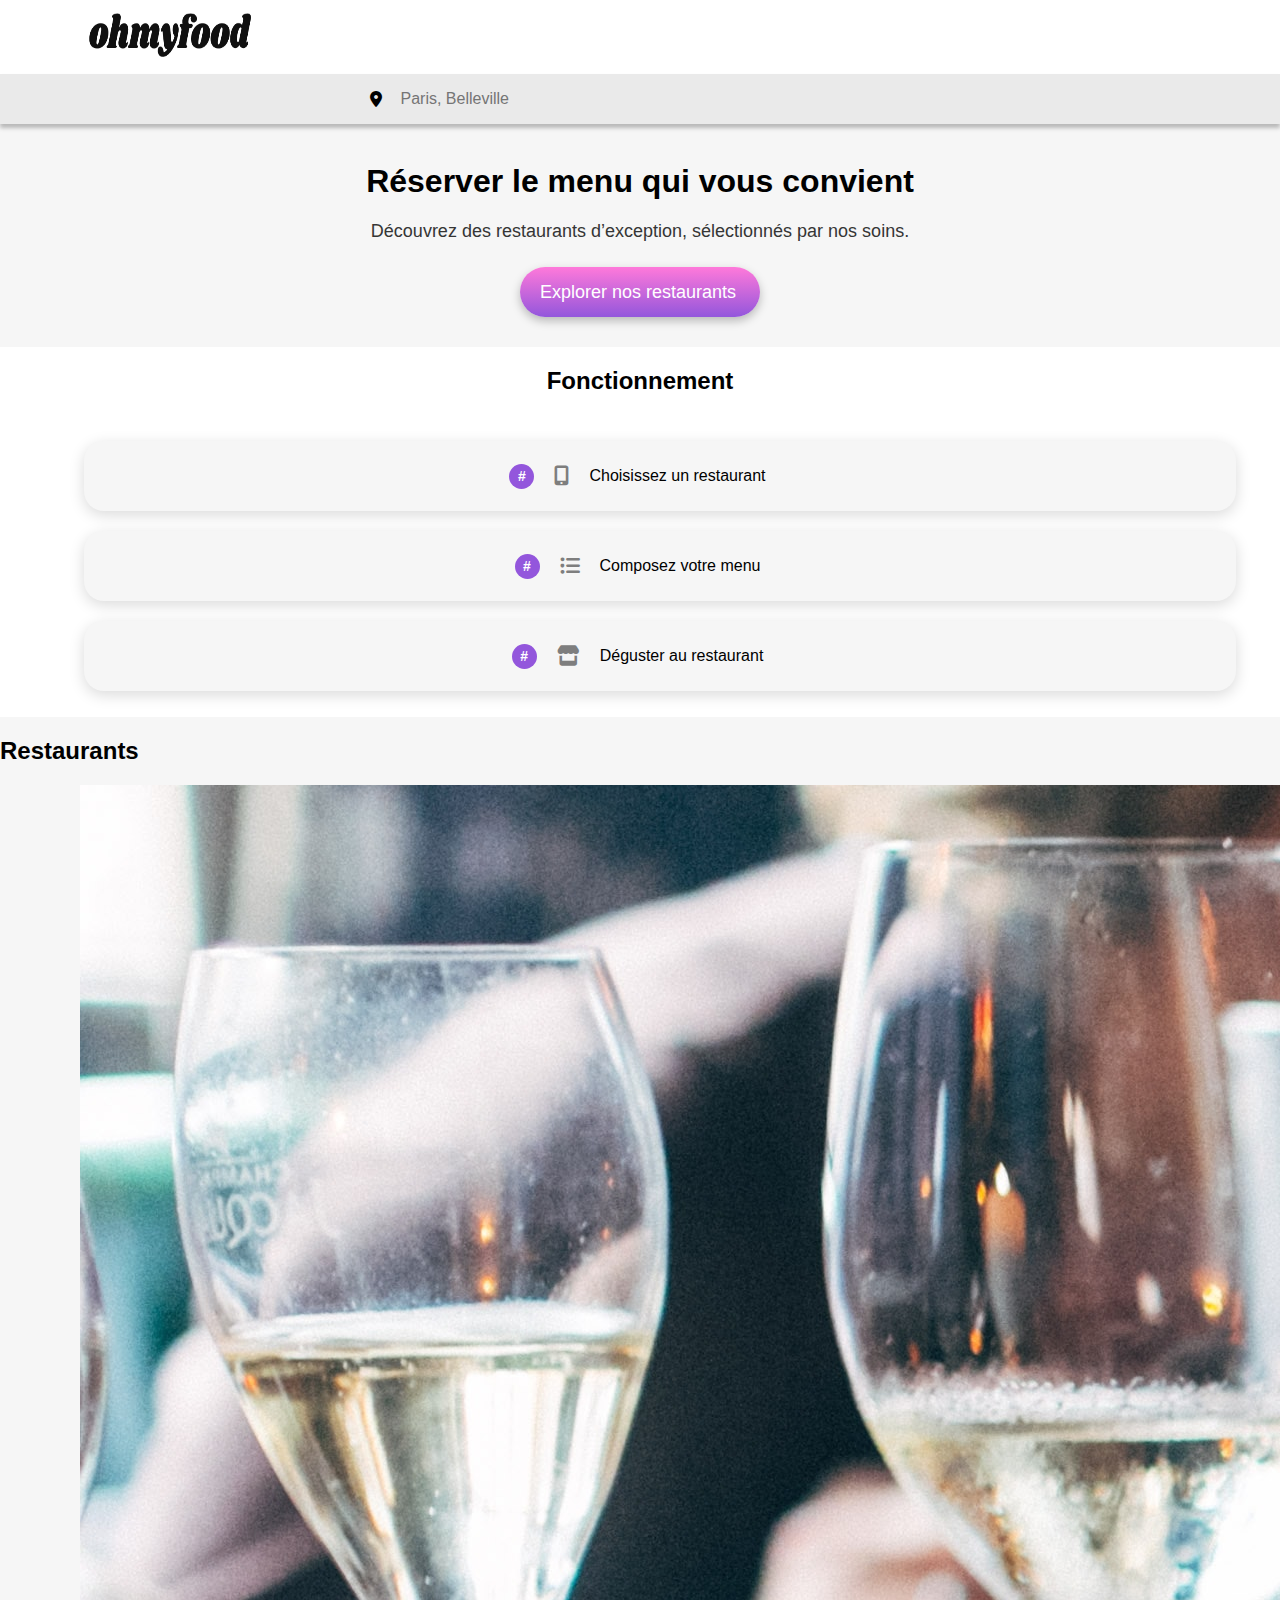
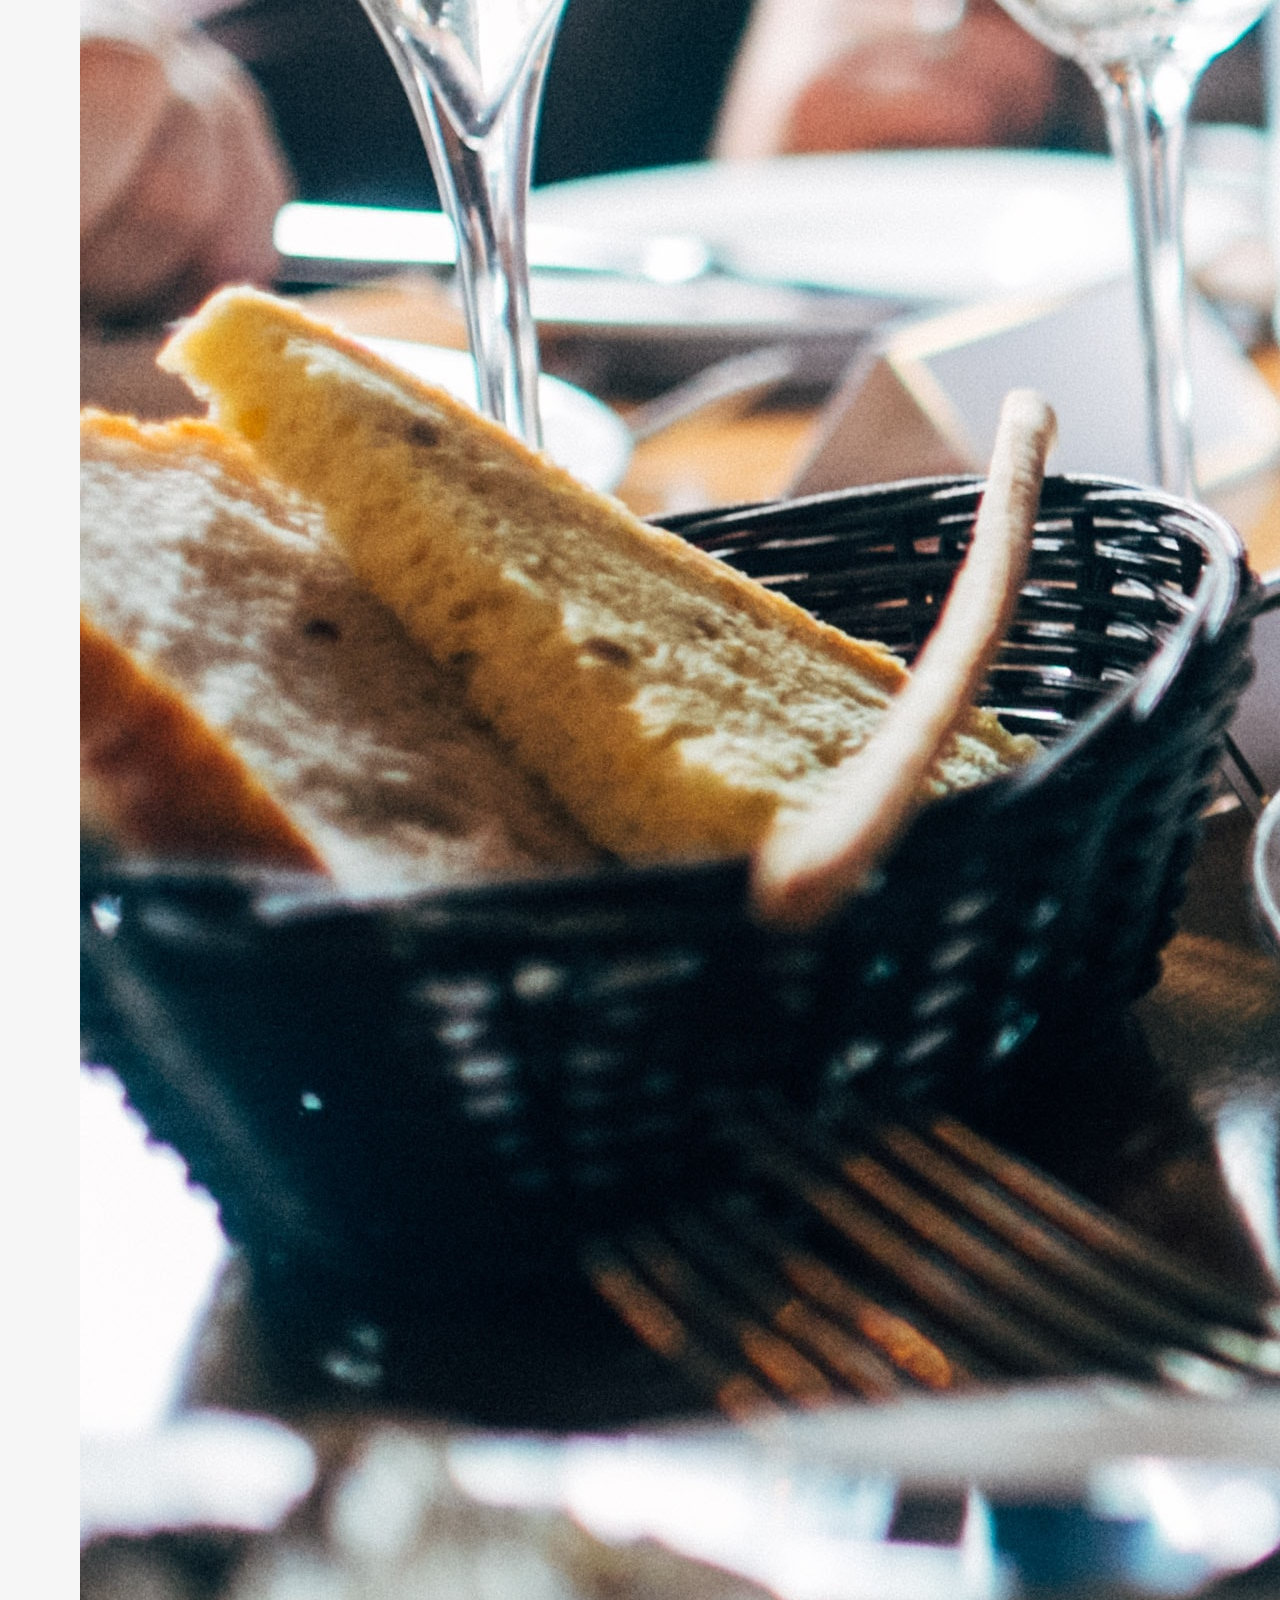
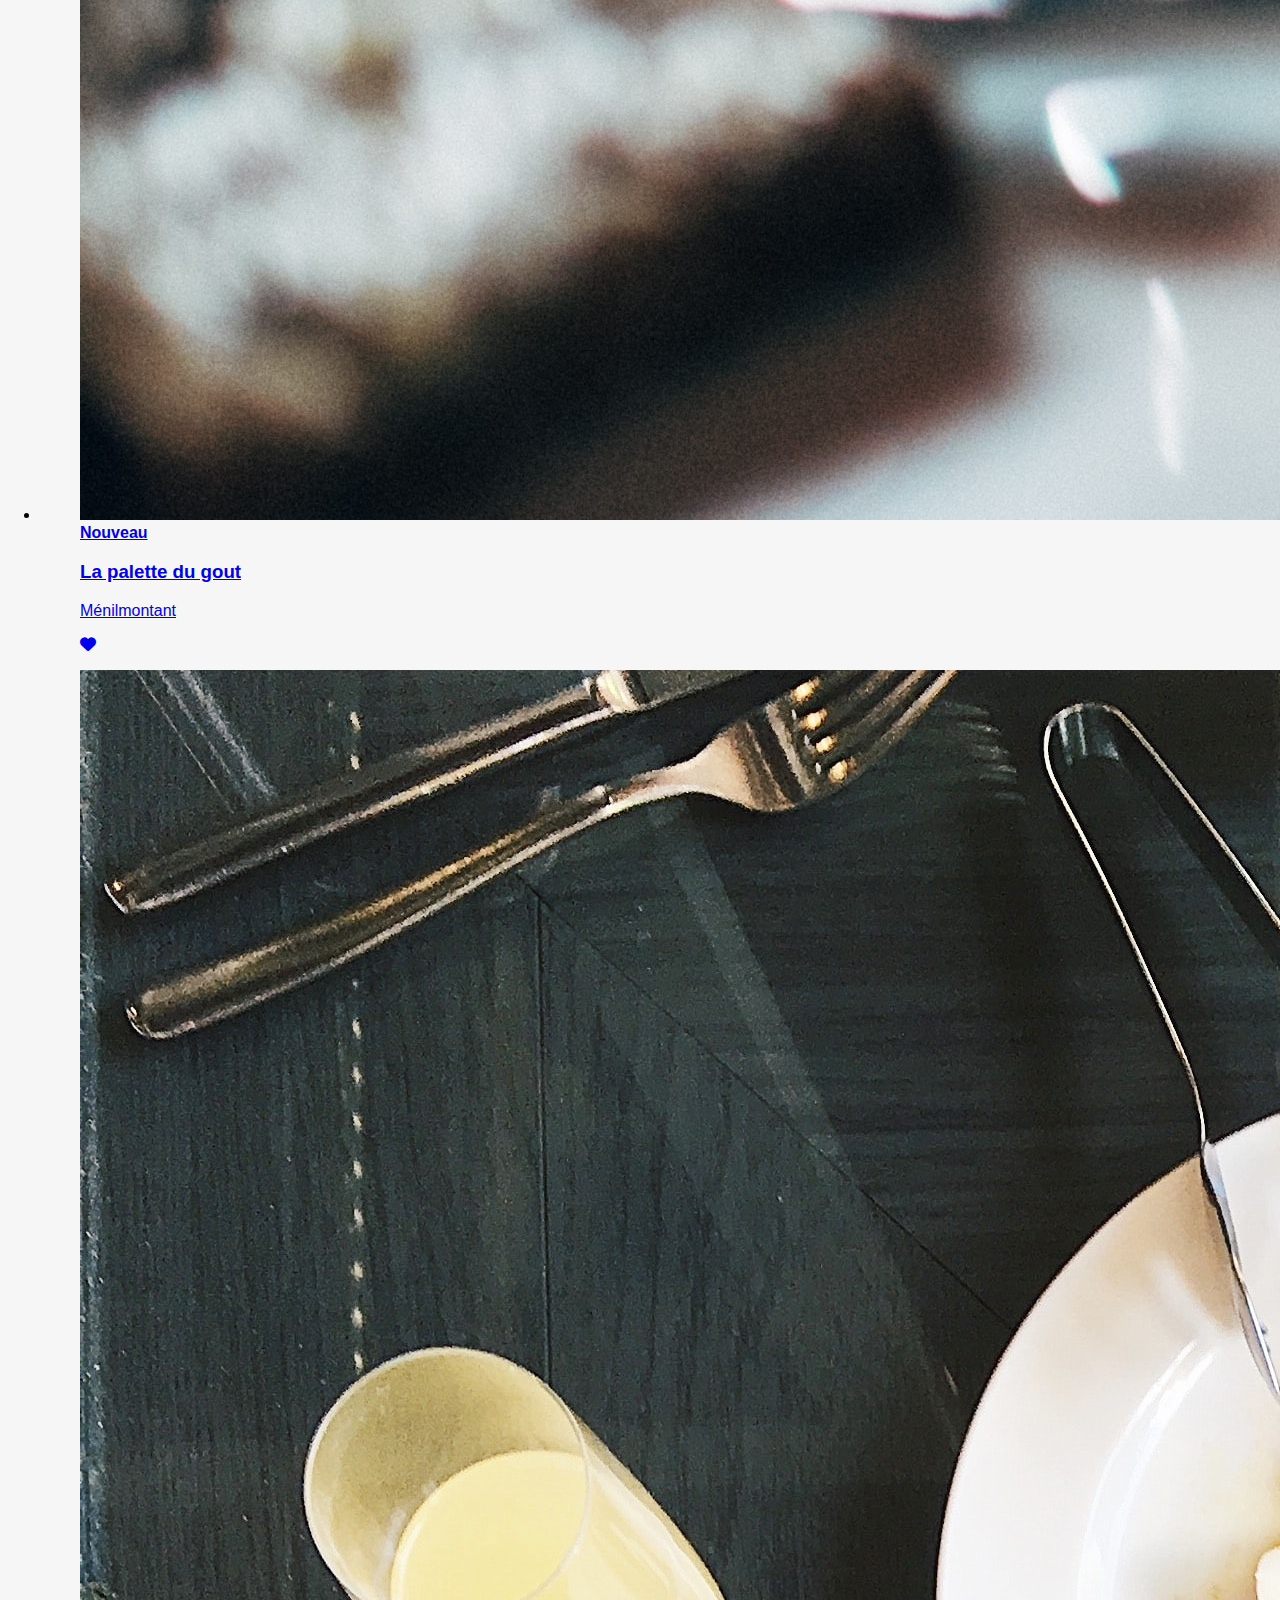
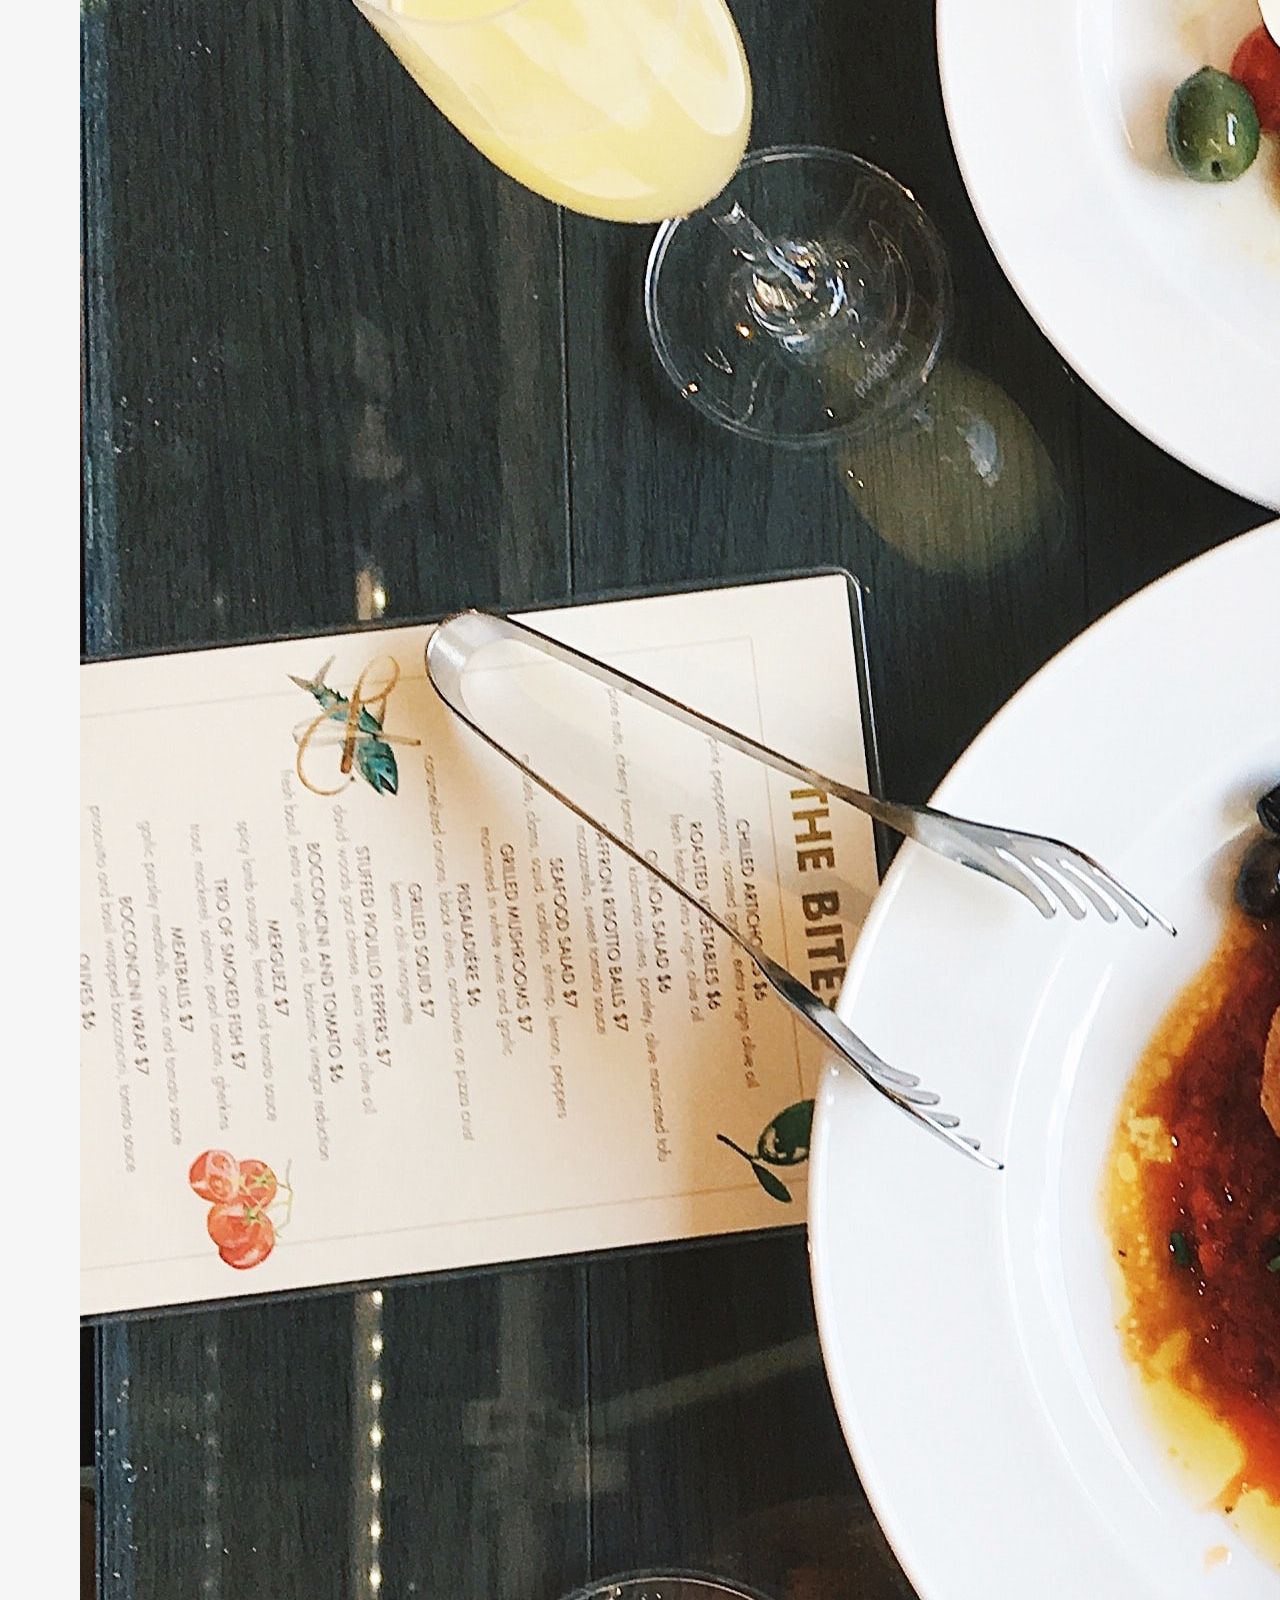
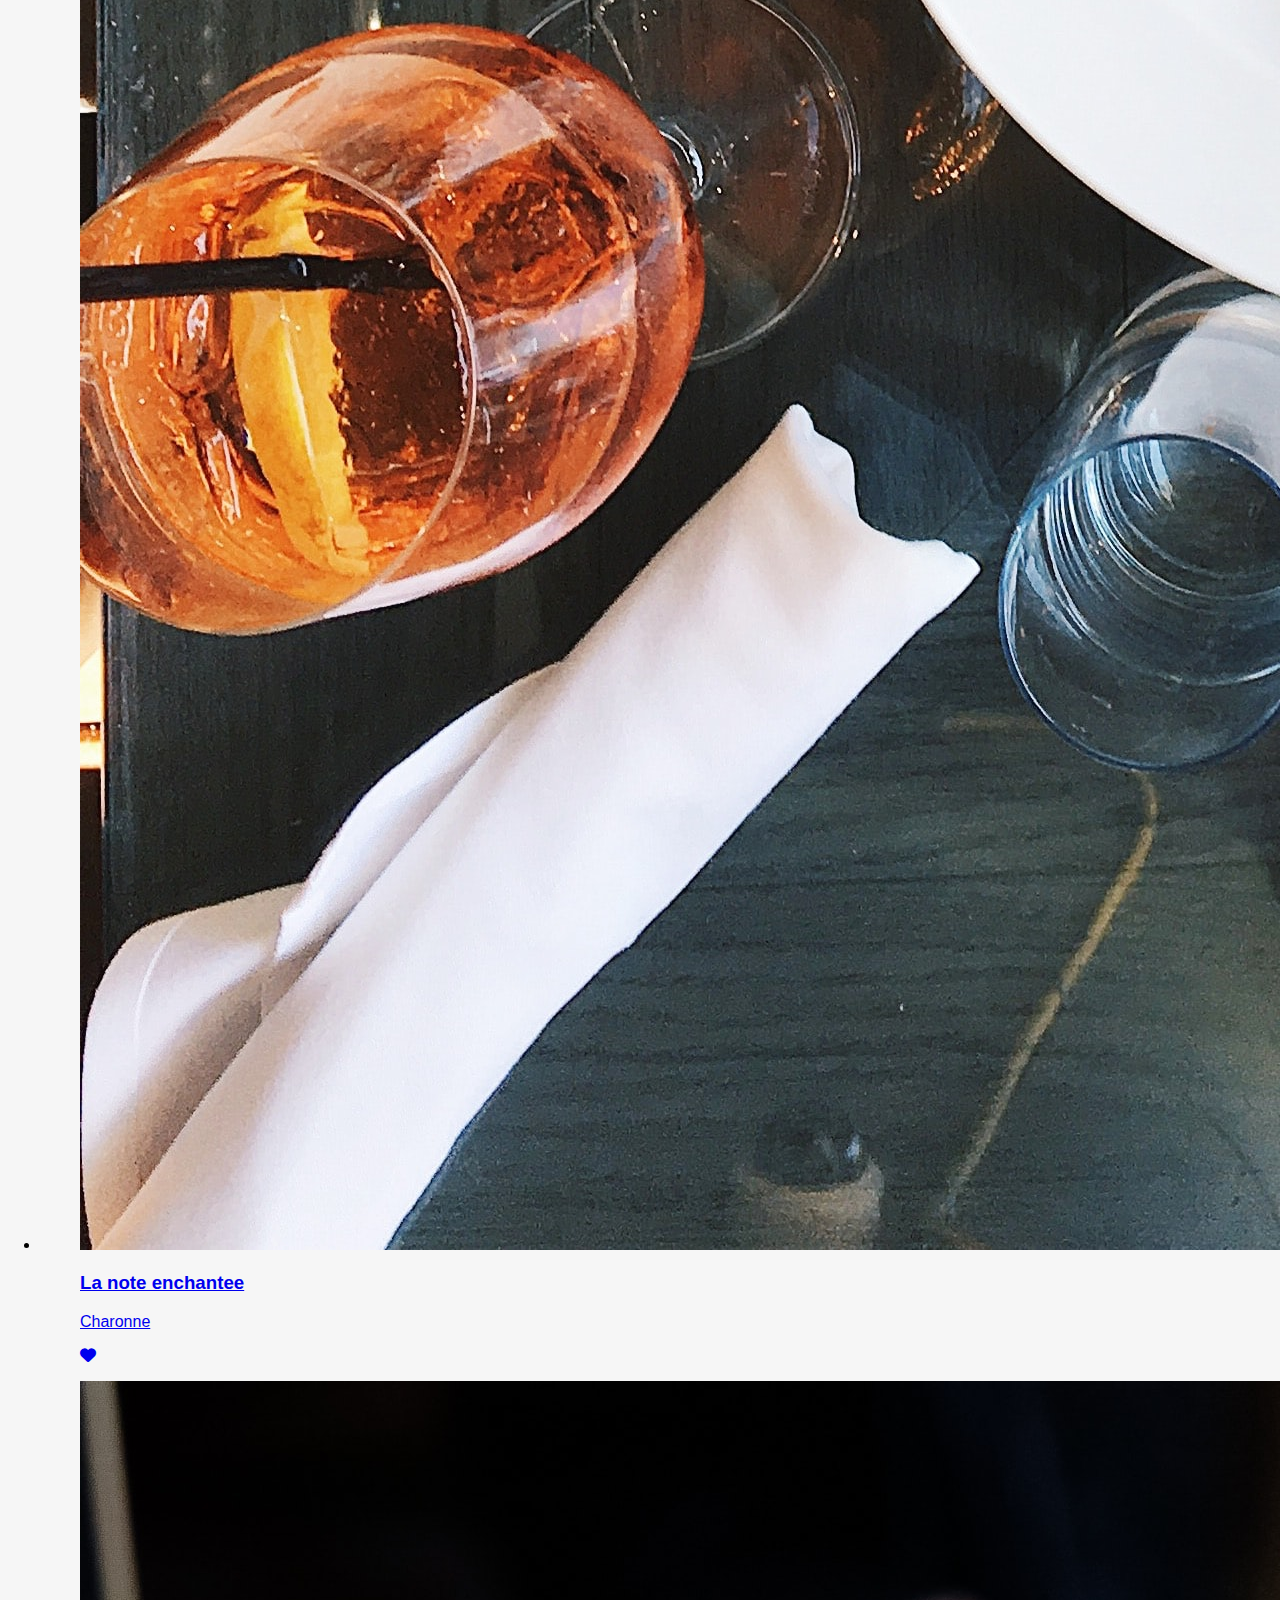
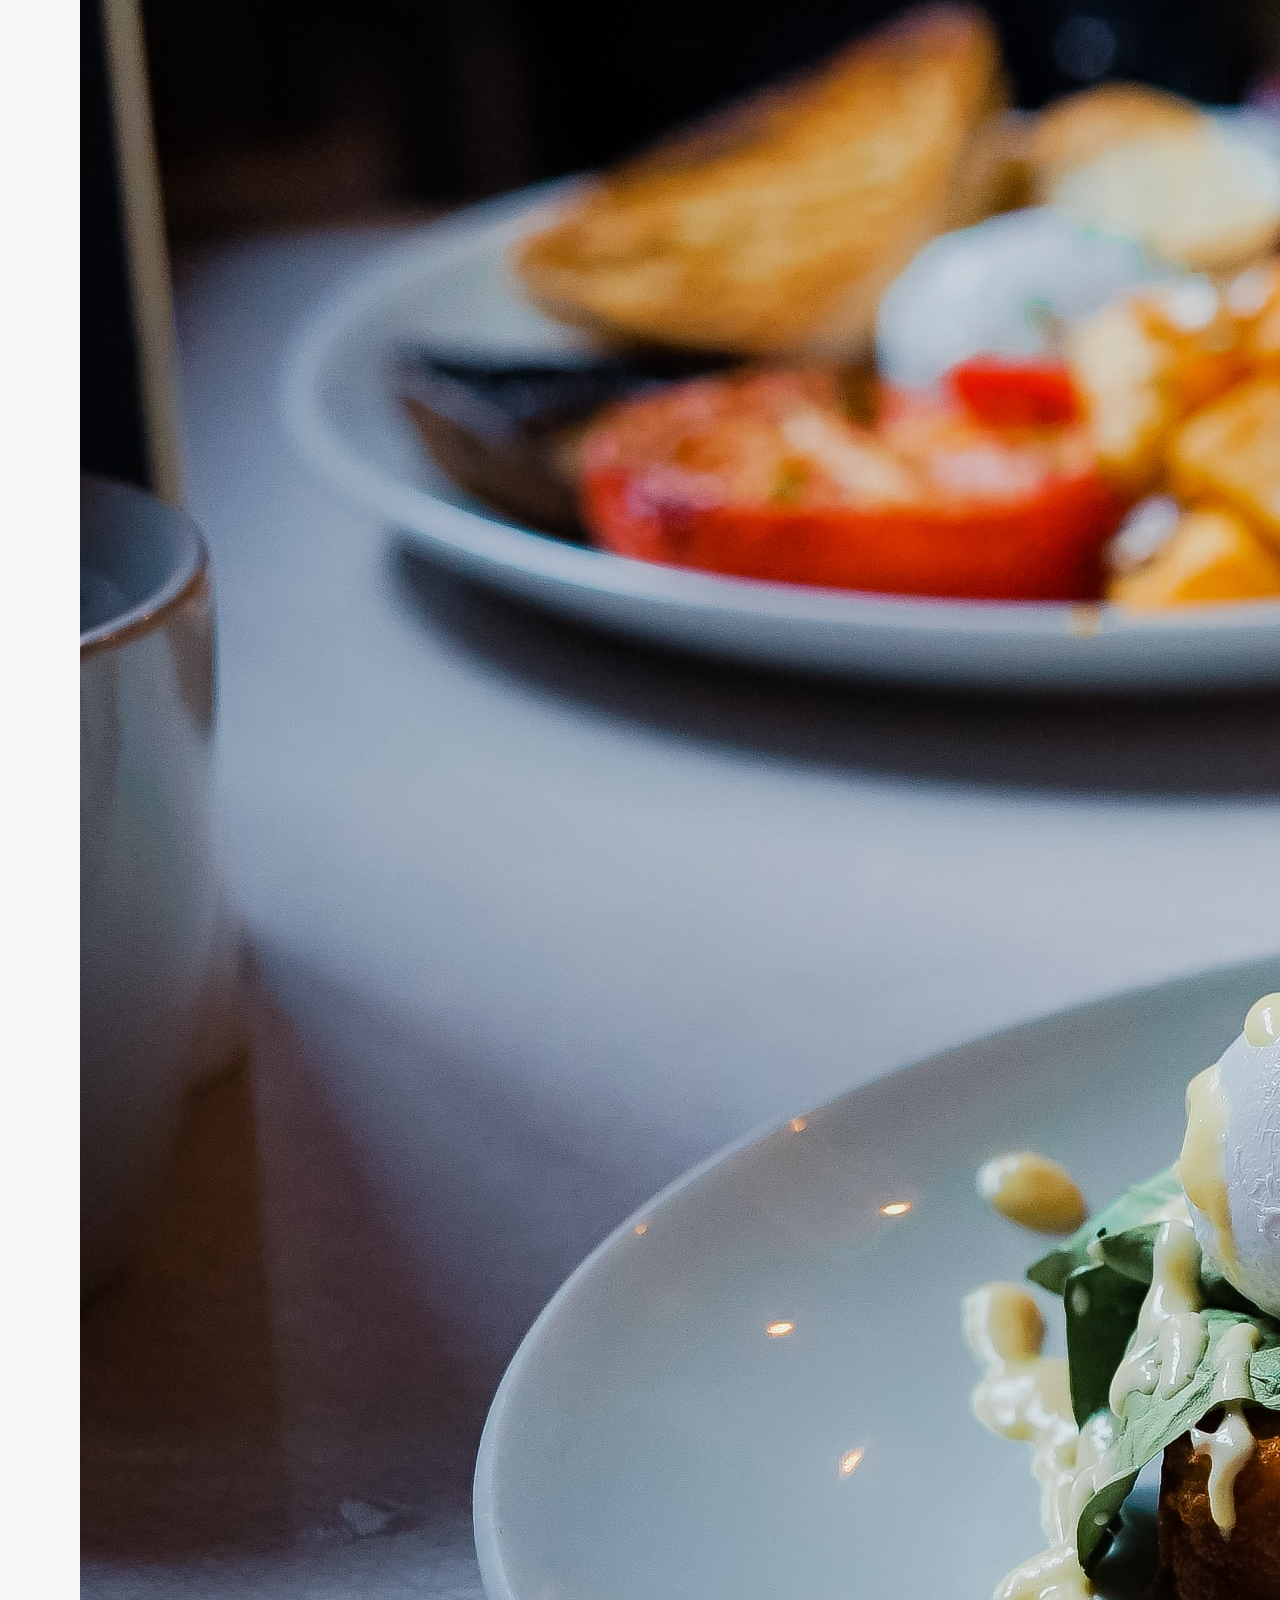
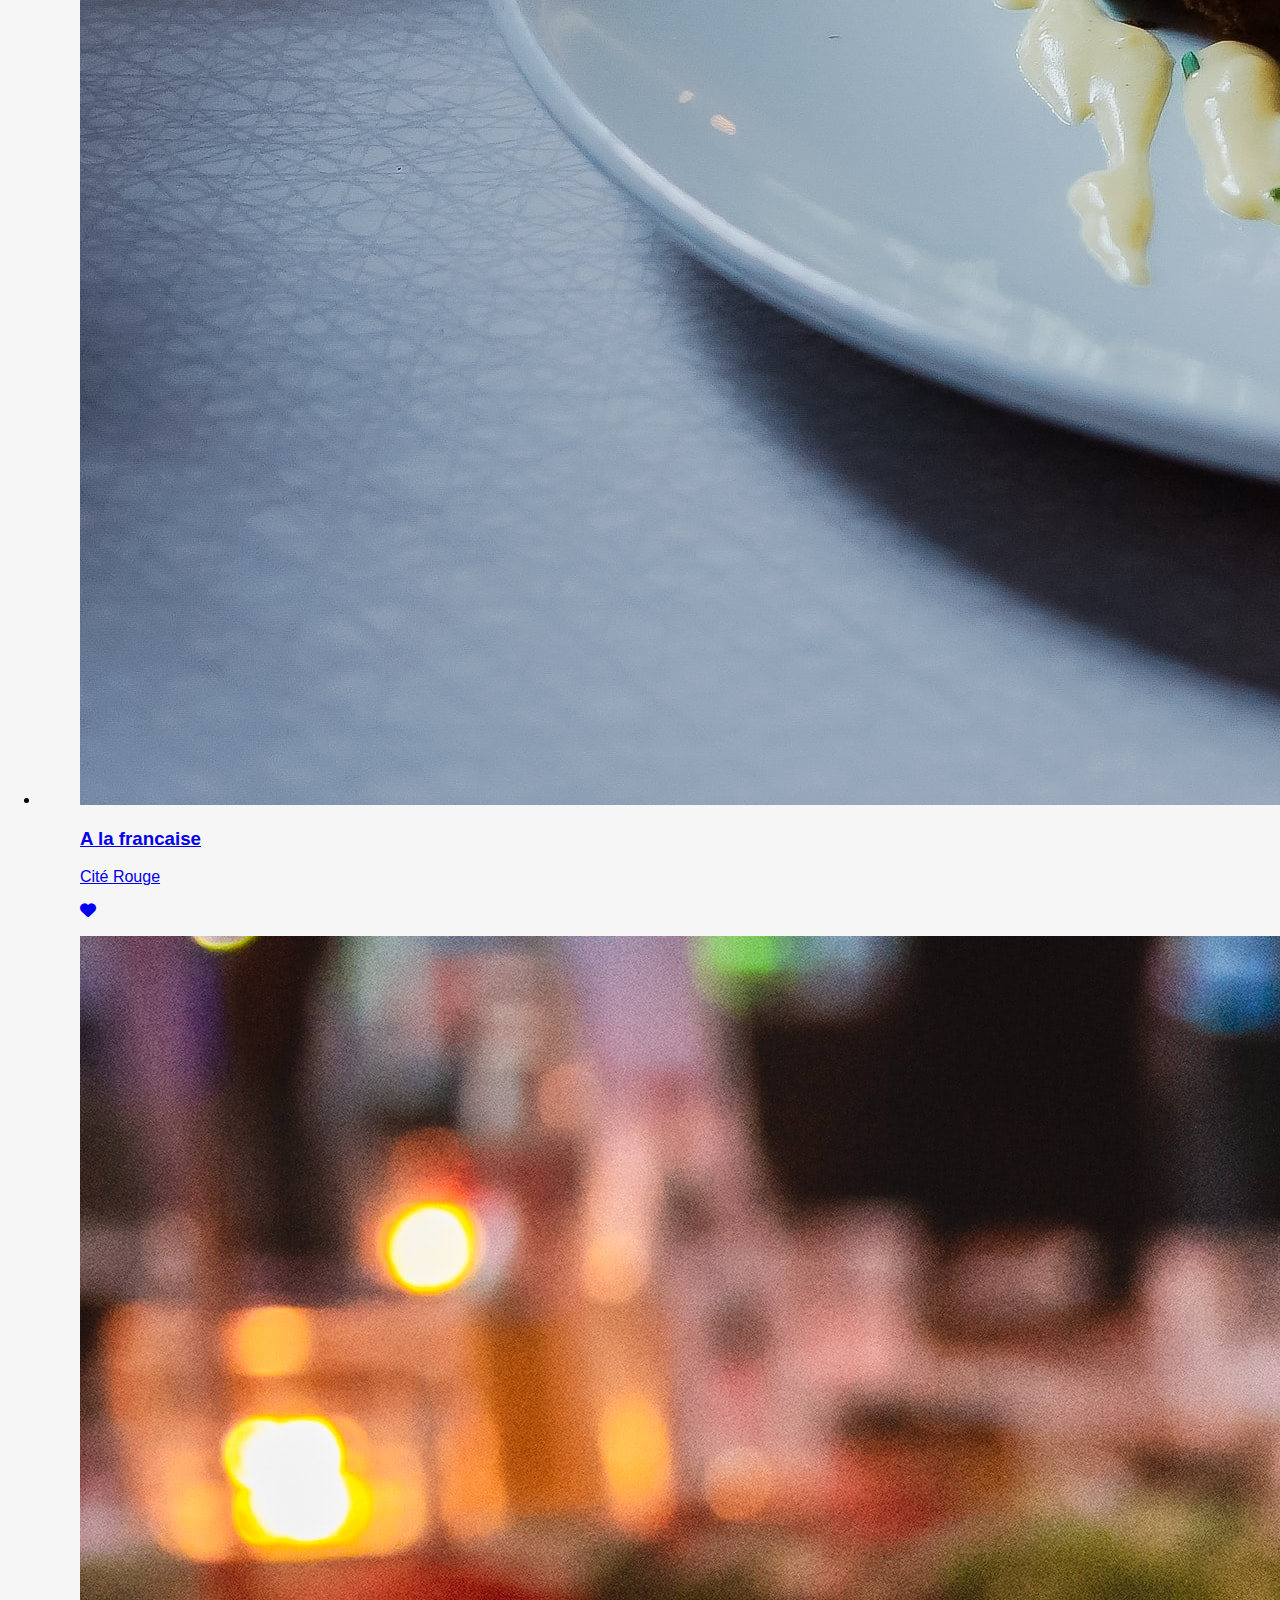
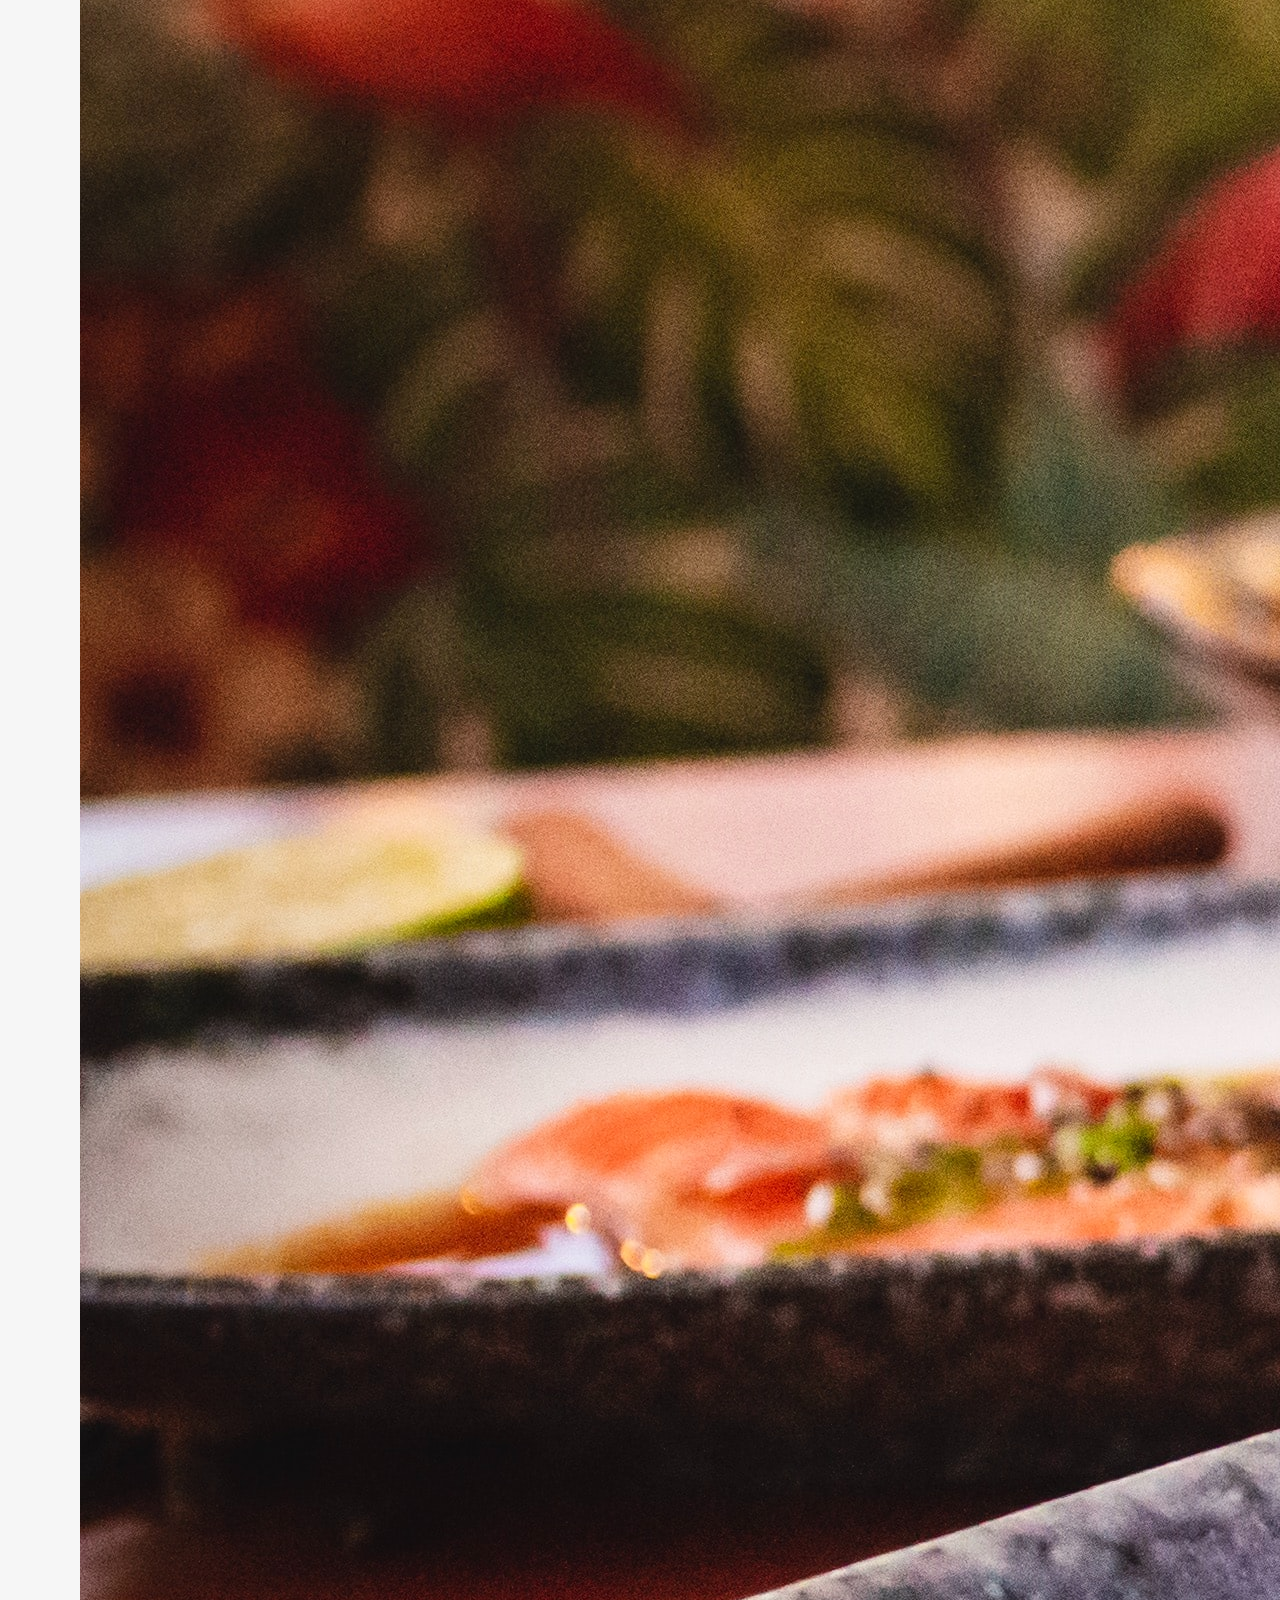
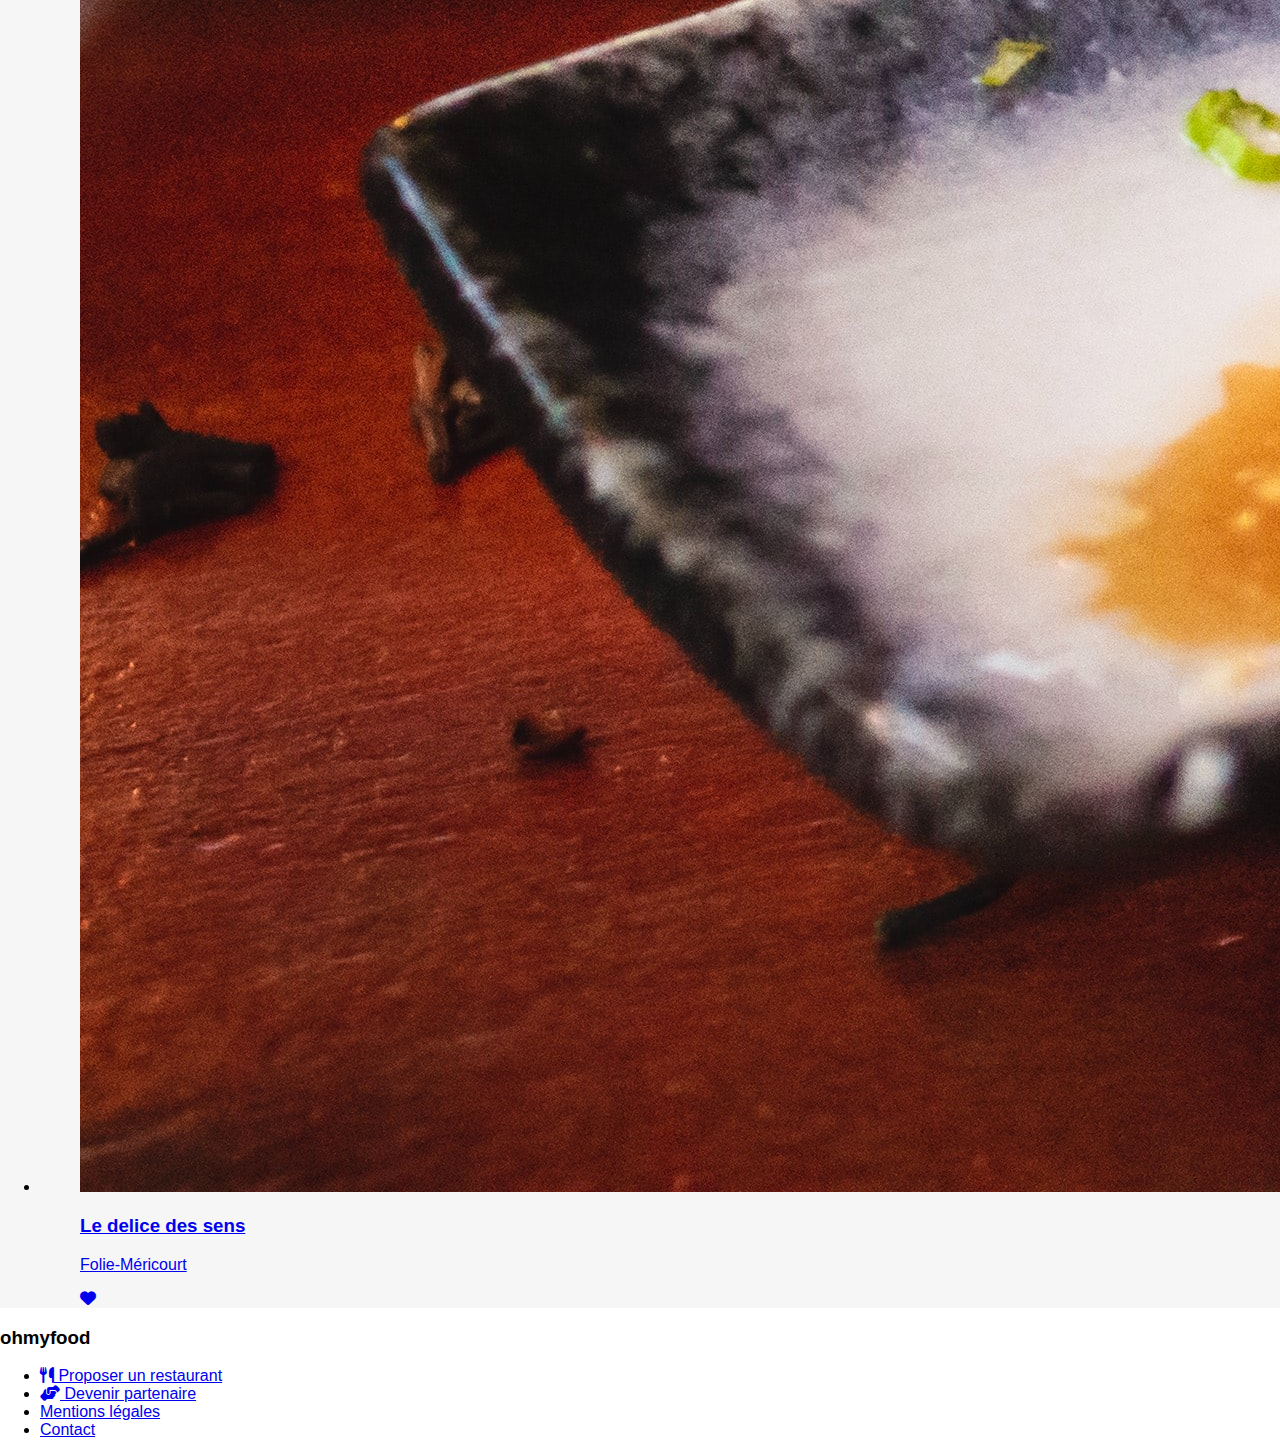
==== index.html @ 86c2f435 "mise en page du footer" ====
<!DOCTYPE html>
<html lang="fr">
<head>
    <meta charset="UTF-8">
    <meta name="viewport" content="width=device-width, initial-scale=1.0">
    <title>ohmyfood</title>
    <!-- Vos autres balises meta, liens CSS, etc. -->
    <link rel="stylesheet" href="https://cdnjs.cloudflare.com/ajax/libs/font-awesome/6.1.1/css/all.min.css">
    <link rel="stylesheet" href="./assets/style/index.css">
</head>
<body>
    <header>
        <img src="./assets/images/logo/ohmyfood.png" alt="image du logo ohmyfood stylisé">
    </header>

    <main>
        <header>
            <form>
                <i class="fa-solid fa-location-dot"></i>
                <input type="search" placeholder="Paris, Belleville">
            </form>
    
            <h1>Réserver le menu qui vous convient</h1>
            <p>Découvrez des restaurants d’exception, sélectionnés par nos soins.</p>
            <a href="#restaurants" class="btn">Explorer nos restaurants</a>
        </header>

        <section class="fonctionnement">
            <h2>Fonctionnement</h2>
            <ol>
                <li>
                    <i class="fa-solid fa-mobile-alt"></i>
                    Choisissez un restaurant
                </li>
                <li>
                    <i class="fa-solid fa-list-ul"></i>
                    Composez votre menu
                </li>
                <li>
                    <i class="fa-solid fa-store"></i>
                    Déguster au restaurant
                </li>
            </ol>
        </section>

        <section id="restaurants">
            <h2>Restaurants</h2>
            <ul>
                <li>
                    <a href="menus/la-palette-du-gout.html">
                        <figure>
                            <img src="./assets/images/restaurants/jay-wennington-N_Y88TWmGwA-unsplash.jpg" alt="image du restaurant la palette du gout">
                            <figcaption>
                                <b>Nouveau</b>
                                <h3>La palette du gout</h3>
                                <p>Ménilmontant</p>
                                <i class="fa-solid fa-heart"></i>
                            </figcaption>
                        </figure>
                    </a>
                </li>

                <li>
                    <a href="menus/la-note-enchantée.html">
                        <figure>
                            <img src="./assets/images/restaurants/stil-u2Lp8tXIcjw-unsplash.jpg" alt="image du restaurant la note enchantee">
                            <figcaption>
                                <h3>La note enchantee</h3>
                                <p>Charonne</p>
                                <i class="fa-solid fa-heart"></i>
                            </figcaption>
                        </figure>
                    </a>
                </li>

                <li>
                    <a href="menus/a-la-française.html">
                        <figure>
                            <img src="./assets/images/restaurants/toa-heftiba-DQKerTsQwi0-unsplash.jpg" alt="image du restaurant a la francaise">
                            <figcaption>
                                <h3>A la francaise</h3>
                                <p>Cité Rouge</p>
                                <i class="fa-solid fa-heart"></i>
                            </figcaption>
                        </figure>
                    </a>
                </li>

                <li>
                    <a href="menus/le-delice-des-sens.html">
                        <figure>
                            <img src="./assets/images/restaurants/louis-hansel-shotsoflouis-qNBGVyOCY8Q-unsplash.jpg" alt="image du restaurant le delice des sens">
                                <figcaption>
                                <h3>Le delice des sens</h3>
                                <p>Folie-Méricourt</p>
                                <i class="fa-solid fa-heart"></i>
                            </figcaption>
                        </figure>
                    </a>
                </li>
            </ul>
        </section>
    </main>

    <footer>
        <h3>ohmyfood</h3>
        <ul>
            <li>
                <a href="#">
                    <i class="fa-solid fa-utensils"></i>
                    Proposer un restaurant
                </a>
            </li>

            <li>
                <a href="#">
                    <i class="fa-solid fa-hands-helping"></i>
                    Devenir partenaire
                </a>
            </li>

            <li>
                <a href="#">
                    Mentions légales
                </a>
            </li>
            <li>
                <a href="mailto:contact@ohmyfood.fr">
                    Contact
                </a>
            </li>
        </ul>
    </footer>
</body>
</html>
---- assets/style/index.css ----
body {
  font-family: "Roboto", sans-serif;
  color: black;
  margin: 0;
}

main {
  background-color: #F6F6F6;
}

header img {
  width: 162px;
  padding: 13px 89px;
  height: 44px;
}
header h1 {
  text-align: center;
  margin-top: 39px;
}
header p {
  text-align: center;
  margin-top: 10px;
  font-size: 18px;
  color: #353535;
}
header .btn {
  display: flex;
  text-align: center;
  align-items: center;
  margin: 0 auto;
  margin-top: 25px;
  width: 200px;
  height: 50px;
  padding: 0 20px;
  border-radius: 25px;
  border: none;
  background: linear-gradient(180deg, #FF79DA 0%, #9356DC 100%);
  box-shadow: 0px 4px 10px rgba(0, 0, 0, 0.25);
  color: white;
  font-size: 18px;
  font-weight: 500;
  cursor: pointer;
  text-decoration: none;
}

form {
  display: flex;
  align-items: center;
  justify-content: center;
  width: 100%;
  height: 50px;
  background-color: #eaeaea;
  box-shadow: 0px 4px 4px 0px rgba(0, 0, 0, 0.2509803922);
}
form i {
  padding-right: 17px;
}
form input {
  border: none;
  background-color: #eaeaea;
  font-size: 16px;
  width: 40%;
}
form input:focus {
  outline: none;
}

.fonctionnement {
  display: flex;
  flex-direction: column;
  align-items: center;
  margin-top: 30px;
  background-color: white;
}
.fonctionnement h2 {
  width: 100%;
  text-align: center;
  margin-bottom: 20px;
}
.fonctionnement ol {
  display: flex;
  flex-direction: column;
  align-items: center;
  width: 100%;
}
.fonctionnement ol li {
  display: flex;
  align-items: center;
  justify-content: center;
  width: 90%;
  height: 70px;
  margin: 10px 0;
  border-radius: 20px;
  background-color: #f6f6f6;
  box-shadow: 0px 4px 15px rgba(0, 0, 0, 0.15);
  cursor: pointer;
}
.fonctionnement ol li:hover {
  background-color: #f5edff;
}
.fonctionnement ol li:hover i {
  color: #9356DC;
}
.fonctionnement ol li::before {
  content: "#";
  display: flex;
  align-items: center;
  justify-content: center;
  width: 25px;
  height: 25px;
  margin-right: 20px;
  border-radius: 50%;
  background-color: #9356DC;
  color: white;
  font-size: 14px;
  font-weight: 700;
  margin-left: -45px;
}
.fonctionnement ol li i {
  margin-right: 20px;
  font-size: 20px;
  color: #7e7e7e;
}
.fonctionnement ol li p {
  font-weight: 500;
}

/*# sourceMappingURL=index.css.map */
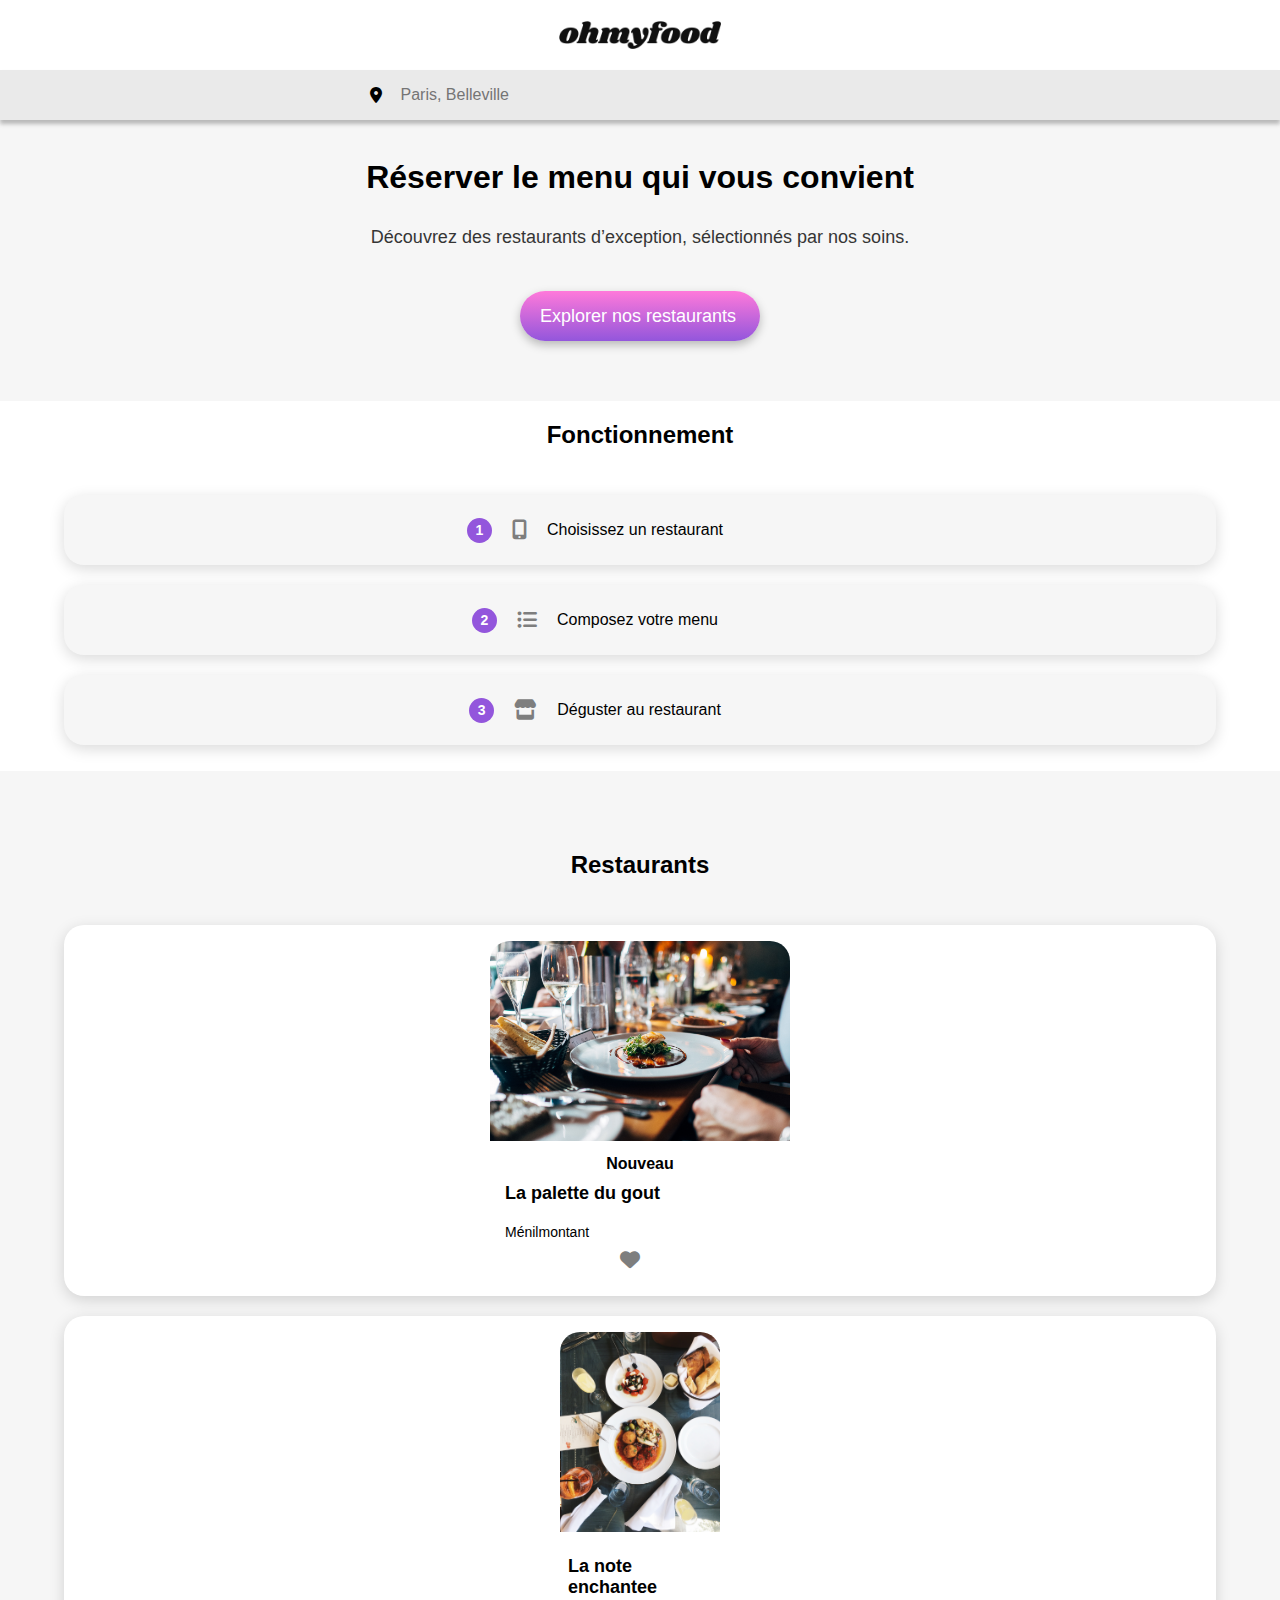
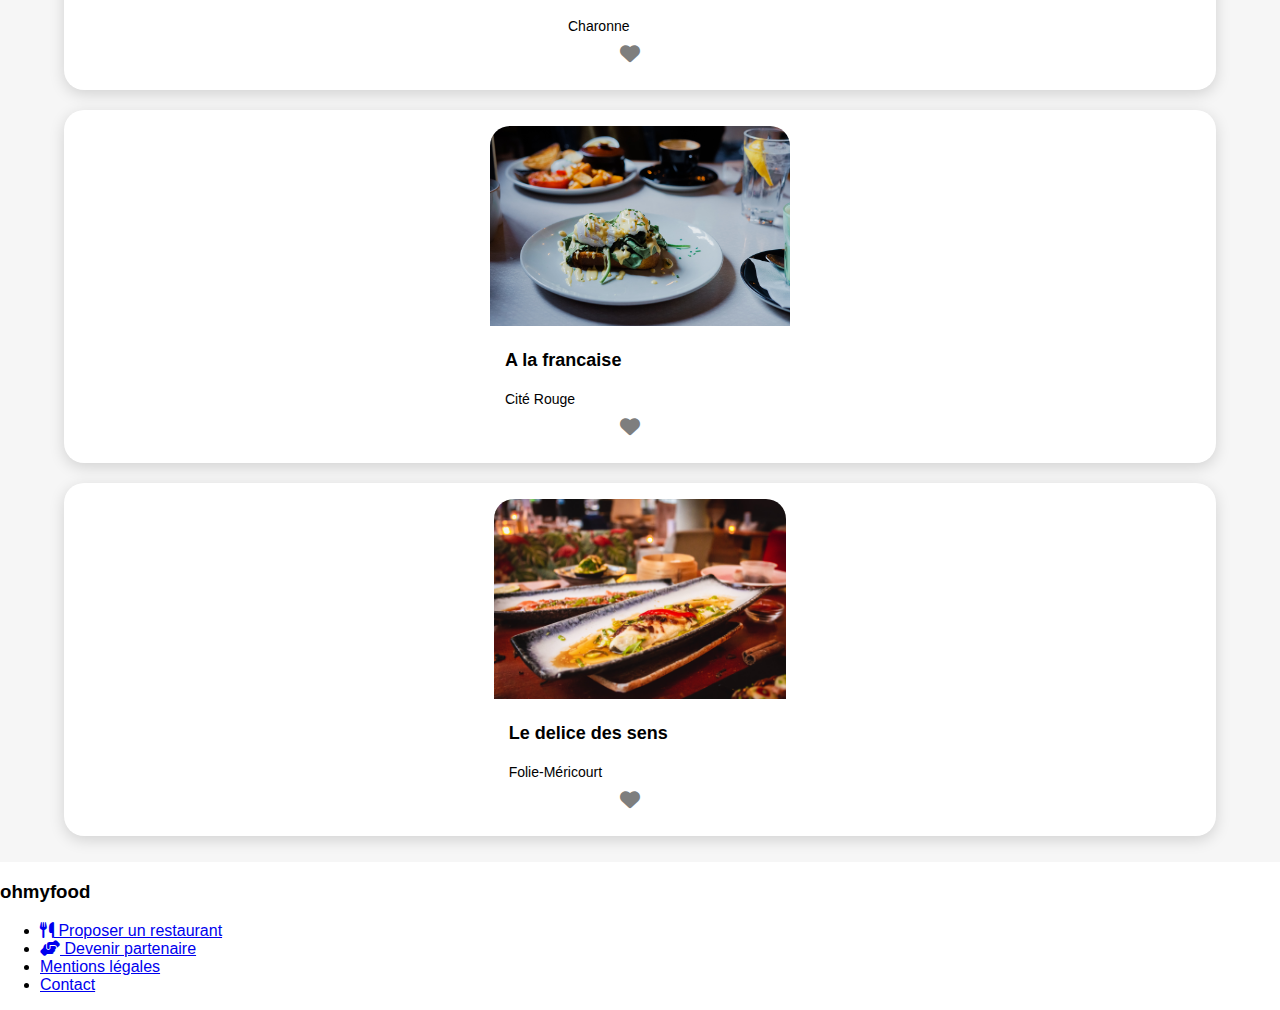
==== commit 1c5e4ac6: "rajout de la classe du restaurant" ====
--- a/index.html
+++ b/index.html
@@ -43,7 +43,7 @@
             </ol>
         </section>
 
-        <section id="restaurants">
+        <section id="restaurants" class="restaurants">
             <h2>Restaurants</h2>
             <ul>
                 <li>
--- a/assets/style/index.css
+++ b/assets/style/index.css
@@ -8,10 +8,19 @@
   background-color: #F6F6F6;
 }
 
+header {
+  display: flex;
+  flex-direction: column;
+  align-items: center;
+}
 header img {
   width: 162px;
   padding: 13px 89px;
   height: 44px;
+  object-fit: contain;
+  display: flex;
+  align-items: center;
+  justify-content: center;
 }
 header h1 {
   text-align: center;
@@ -69,19 +78,20 @@
   display: flex;
   flex-direction: column;
   align-items: center;
-  margin-top: 30px;
+  margin-top: 60px;
   background-color: white;
 }
 .fonctionnement h2 {
   width: 100%;
   text-align: center;
-  margin-bottom: 20px;
 }
 .fonctionnement ol {
   display: flex;
   flex-direction: column;
   align-items: center;
   width: 100%;
+  padding: 0 30px;
+  counter-reset: list-counter;
 }
 .fonctionnement ol li {
   display: flex;
@@ -94,6 +104,7 @@
   background-color: #f6f6f6;
   box-shadow: 0px 4px 15px rgba(0, 0, 0, 0.15);
   cursor: pointer;
+  counter-increment: list-counter;
 }
 .fonctionnement ol li:hover {
   background-color: #f5edff;
@@ -102,7 +113,7 @@
   color: #9356DC;
 }
 .fonctionnement ol li::before {
-  content: "#";
+  content: counter(list-counter);
   display: flex;
   align-items: center;
   justify-content: center;
@@ -114,7 +125,7 @@
   color: white;
   font-size: 14px;
   font-weight: 700;
-  margin-left: -45px;
+  margin-left: -90px;
 }
 .fonctionnement ol li i {
   margin-right: 20px;
@@ -125,4 +136,70 @@
   font-weight: 500;
 }
 
+.restaurants {
+  display: flex;
+  flex-direction: column;
+  align-items: center;
+  margin-top: 60px;
+  background-color: #f6f6f6;
+}
+.restaurants h2 {
+  width: 100%;
+  text-align: center;
+}
+.restaurants ul {
+  display: flex;
+  flex-direction: column;
+  align-items: center;
+  width: 100%;
+  padding: 0 30px;
+}
+.restaurants li {
+  display: flex;
+  flex-direction: column;
+  align-items: center;
+  width: 90%;
+  margin: 10px 0;
+  border-radius: 20px;
+  background-color: white;
+  box-shadow: 0px 4px 15px rgba(0, 0, 0, 0.15);
+}
+.restaurants img {
+  width: 100%;
+  height: 200px;
+  object-fit: cover;
+  border-radius: 20px 20px 0 0;
+}
+.restaurants figcaption {
+  display: flex;
+  flex-direction: column;
+  align-items: center;
+  width: 100%;
+  padding: 10px 0;
+}
+.restaurants h3 {
+  width: 90%;
+  margin: 10px 0;
+  font-size: 18px;
+  font-weight: 700;
+}
+.restaurants p {
+  width: 90%;
+  margin: 10px 0;
+  font-size: 14px;
+  font-weight: 300;
+  text-overflow: ellipsis;
+  white-space: nowrap;
+  overflow: hidden;
+}
+.restaurants i {
+  margin-right: 20px;
+  font-size: 20px;
+  color: #7e7e7e;
+}
+.restaurants a {
+  text-decoration: none;
+  color: black;
+}
+
 /*# sourceMappingURL=index.css.map */
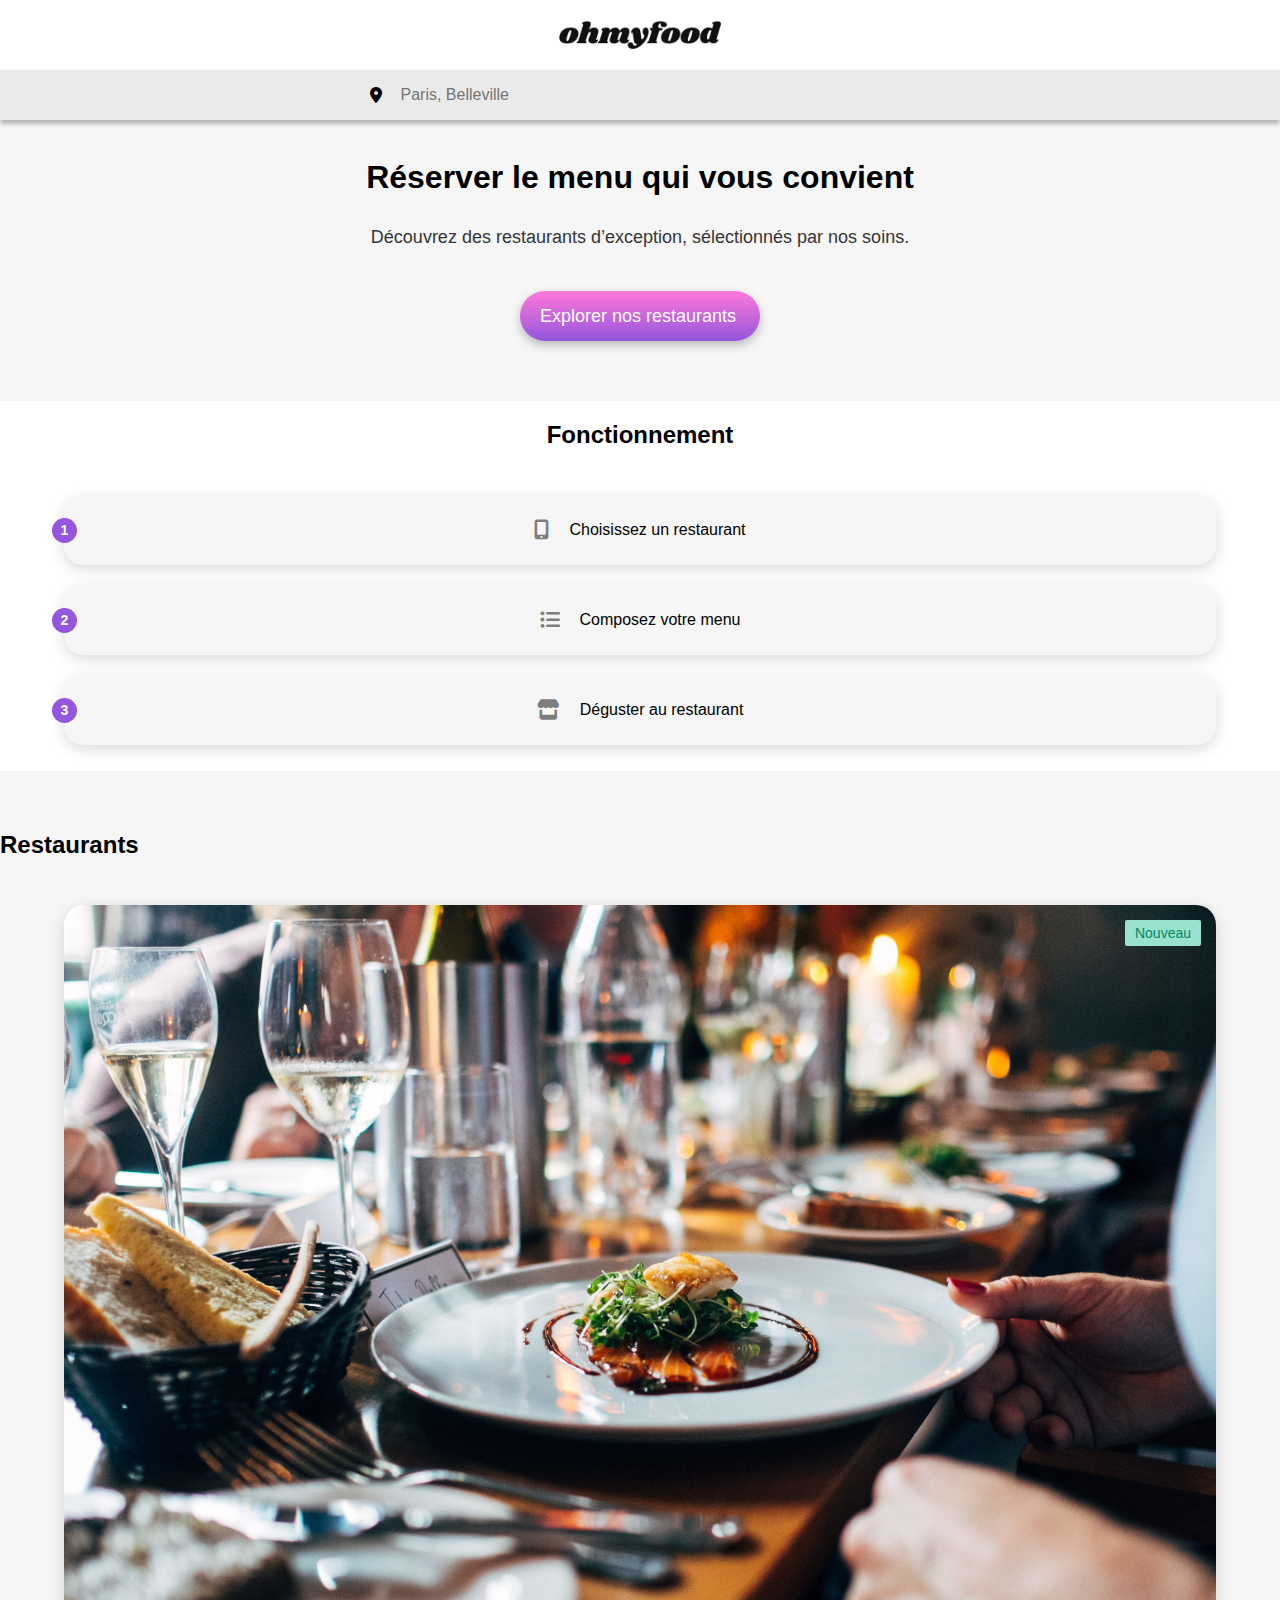
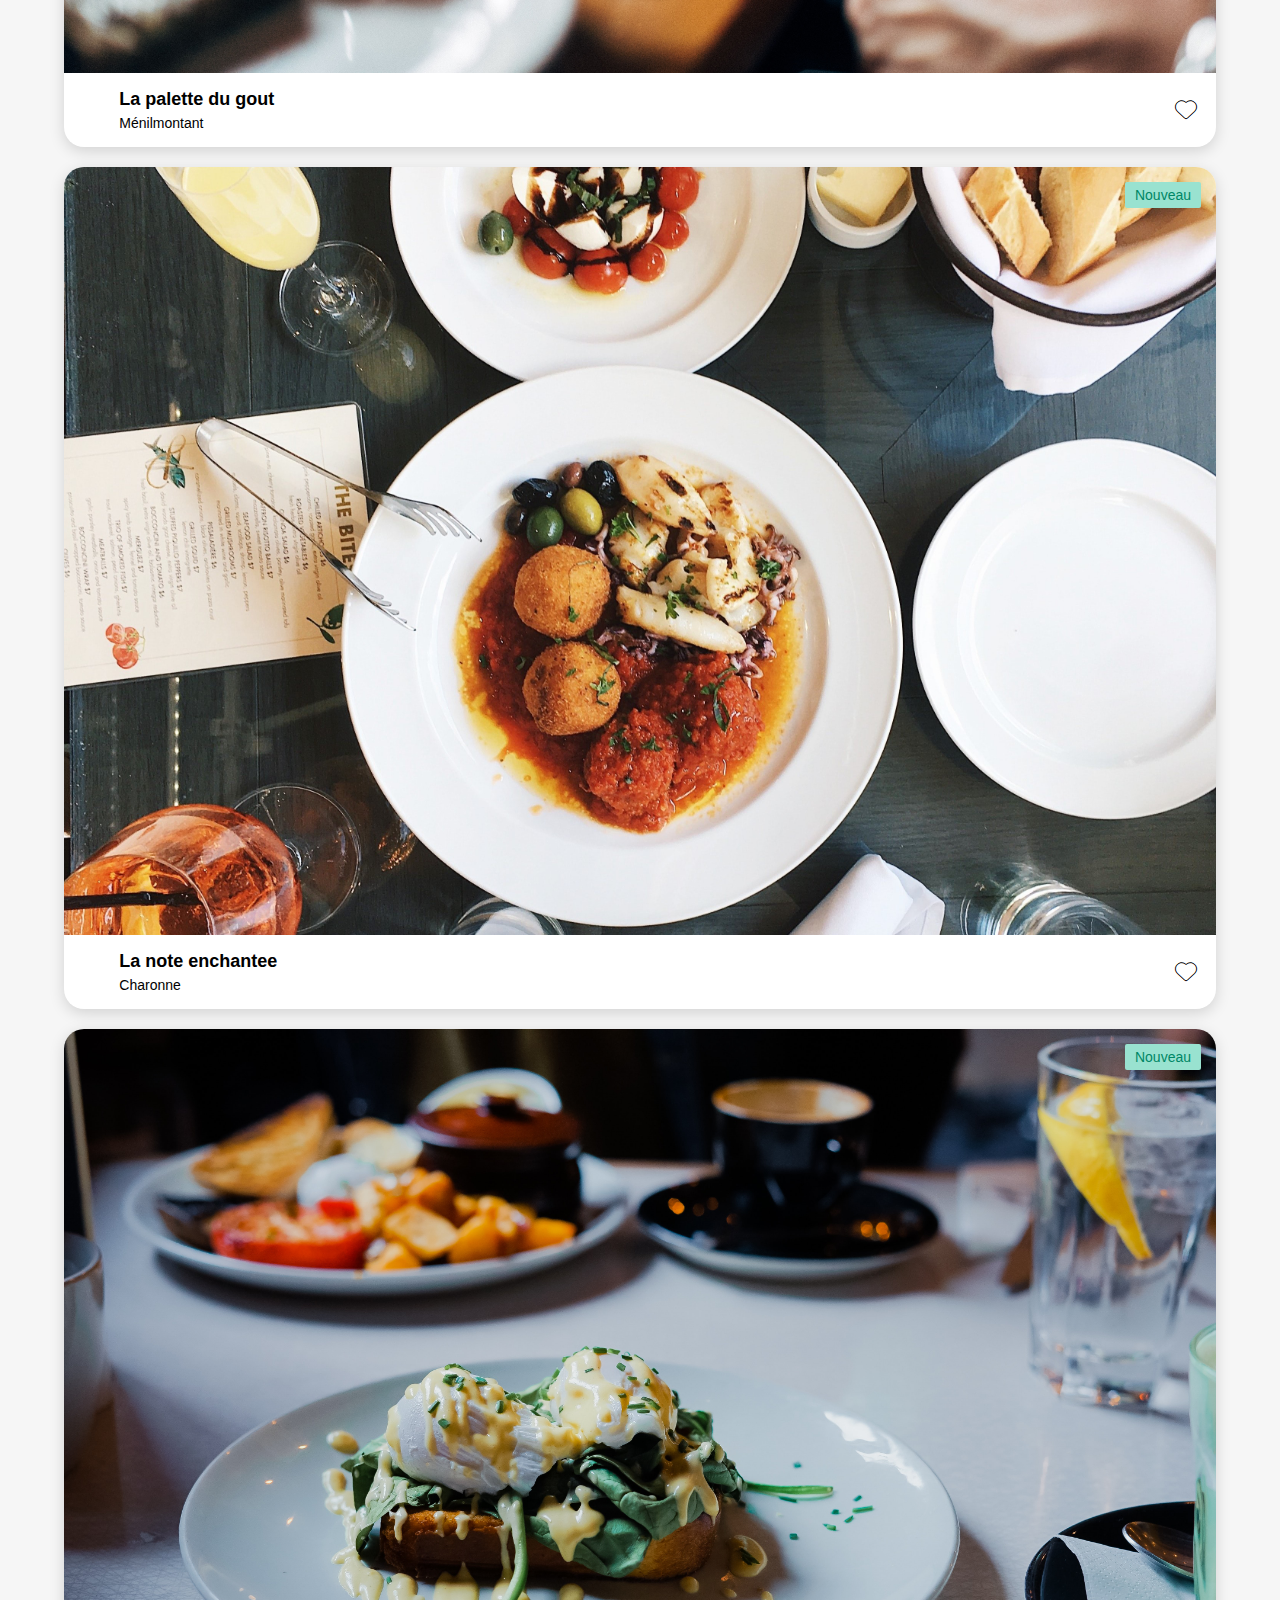
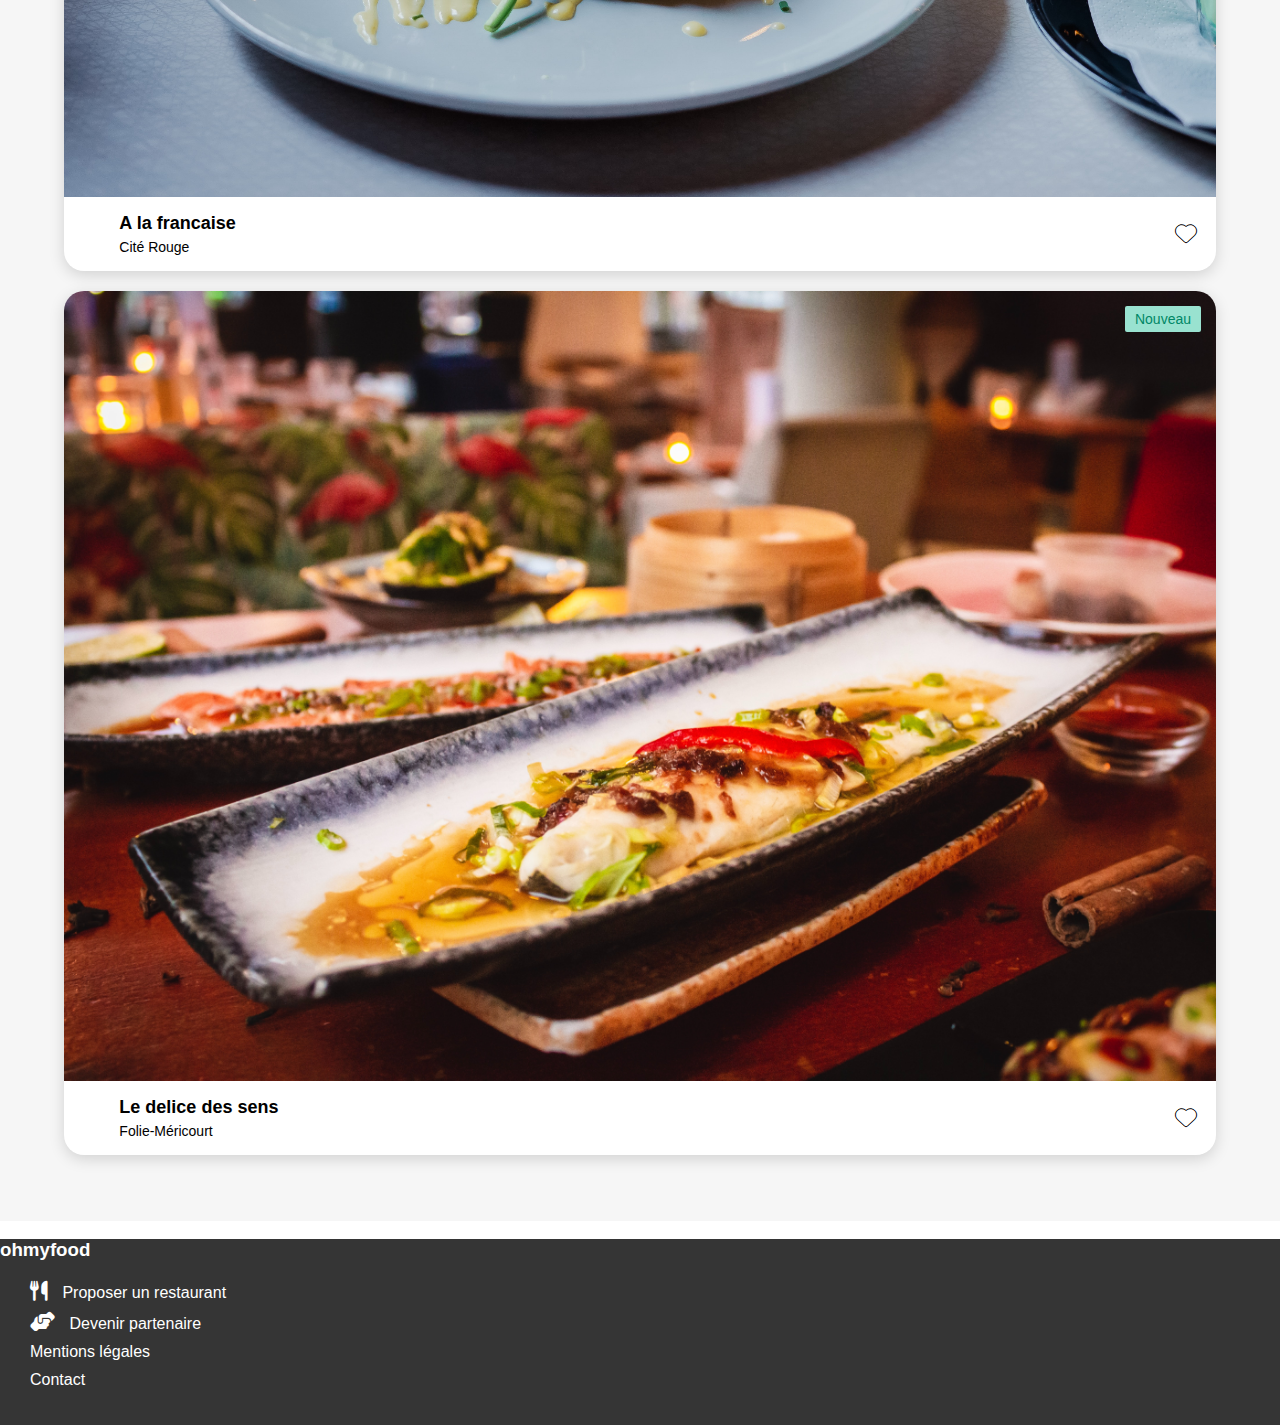
==== commit cc302e0c: "rajout d'une div afin de positionner le coeur à droite" ====
--- a/index.html
+++ b/index.html
@@ -52,8 +52,10 @@
                             <img src="./assets/images/restaurants/jay-wennington-N_Y88TWmGwA-unsplash.jpg" alt="image du restaurant la palette du gout">
                             <figcaption>
                                 <b>Nouveau</b>
-                                <h3>La palette du gout</h3>
-                                <p>Ménilmontant</p>
+                                <div class="description">
+                                    <h3>La palette du gout</h3>
+                                    <p>Ménilmontant</p>
+                                </div>
                                 <i class="fa-solid fa-heart"></i>
                             </figcaption>
                         </figure>
@@ -63,10 +65,13 @@
                 <li>
                     <a href="menus/la-note-enchantée.html">
                         <figure>
-                            <img src="./assets/images/restaurants/stil-u2Lp8tXIcjw-unsplash.jpg" alt="image du restaurant la note enchantee">
+                            <img src="./assets/images/restaurants/stil-u2Lp8tXIcjw-unsplash2.jpg" alt="image du restaurant la note enchantee">
                             <figcaption>
-                                <h3>La note enchantee</h3>
-                                <p>Charonne</p>
+                                <b>Nouveau</b>
+                                <div class="description">
+                                    <h3>La note enchantee</h3>
+                                    <p>Charonne</p>
+                                </div>
                                 <i class="fa-solid fa-heart"></i>
                             </figcaption>
                         </figure>
@@ -78,8 +83,11 @@
                         <figure>
                             <img src="./assets/images/restaurants/toa-heftiba-DQKerTsQwi0-unsplash.jpg" alt="image du restaurant a la francaise">
                             <figcaption>
-                                <h3>A la francaise</h3>
-                                <p>Cité Rouge</p>
+                                <b>Nouveau</b>
+                                <div class="description">
+                                    <h3>A la francaise</h3>
+                                    <p>Cité Rouge</p>
+                                </div>
                                 <i class="fa-solid fa-heart"></i>
                             </figcaption>
                         </figure>
@@ -91,8 +99,11 @@
                         <figure>
                             <img src="./assets/images/restaurants/louis-hansel-shotsoflouis-qNBGVyOCY8Q-unsplash.jpg" alt="image du restaurant le delice des sens">
                                 <figcaption>
-                                <h3>Le delice des sens</h3>
-                                <p>Folie-Méricourt</p>
+                                <b>Nouveau</b>
+                                <div class="description">
+                                    <h3>Le delice des sens</h3>
+                                    <p>Folie-Méricourt</p>
+                                </div>
                                 <i class="fa-solid fa-heart"></i>
                             </figcaption>
                         </figure>
--- a/assets/style/index.css
+++ b/assets/style/index.css
@@ -56,6 +56,7 @@
   display: flex;
   align-items: center;
   justify-content: center;
+  text-align: center;
   width: 100%;
   height: 50px;
   background-color: #eaeaea;
@@ -94,6 +95,7 @@
   counter-reset: list-counter;
 }
 .fonctionnement ol li {
+  position: relative;
   display: flex;
   align-items: center;
   justify-content: center;
@@ -125,7 +127,8 @@
   color: white;
   font-size: 14px;
   font-weight: 700;
-  margin-left: -90px;
+  position: absolute;
+  left: -12px;
 }
 .fonctionnement ol li i {
   margin-right: 20px;
@@ -140,12 +143,12 @@
   display: flex;
   flex-direction: column;
   align-items: center;
-  margin-top: 60px;
+  margin-top: 40px;
   background-color: #f6f6f6;
+  padding-bottom: 40px;
 }
 .restaurants h2 {
   width: 100%;
-  text-align: center;
 }
 .restaurants ul {
   display: flex;
@@ -163,29 +166,56 @@
   border-radius: 20px;
   background-color: white;
   box-shadow: 0px 4px 15px rgba(0, 0, 0, 0.15);
+  position: relative;
 }
 .restaurants img {
   width: 100%;
-  height: 200px;
-  object-fit: cover;
+  height: 100%;
   border-radius: 20px 20px 0 0;
 }
+.restaurants figure {
+  display: flex;
+  flex-direction: column;
+  align-items: center;
+  width: 100%;
+  margin: 0;
+}
 .restaurants figcaption {
   display: flex;
-  flex-direction: column;
-  align-items: center;
-  width: 100%;
-  padding: 10px 0;
+  flex-direction: row;
+  align-items: center;
+  width: 100%;
+  padding: 16px 0;
+  gap: 5px;
+}
+.restaurants .description {
+  display: flex;
+  flex-direction: column;
+  align-items: center;
+  width: 100%;
+  gap: 5px;
+}
+.restaurants b {
+  font-size: 14px;
+  font-weight: 500;
+  background-color: #99E2D0;
+  padding: 5px 10px;
+  border-radius: 2px;
+  color: #008766;
+  position: absolute;
+  top: 15px;
+  right: 15px;
+  z-index: 1;
 }
 .restaurants h3 {
   width: 90%;
-  margin: 10px 0;
+  margin: 0;
   font-size: 18px;
   font-weight: 700;
 }
 .restaurants p {
   width: 90%;
-  margin: 10px 0;
+  margin: 0;
   font-size: 14px;
   font-weight: 300;
   text-overflow: ellipsis;
@@ -195,11 +225,57 @@
 .restaurants i {
   margin-right: 20px;
   font-size: 20px;
-  color: #7e7e7e;
+  color: white;
+  margin-left: auto;
+  text-shadow: -1px 0 black, 0 1px black, 1px 0 black, 0 -1px black;
+}
+.restaurants i:hover {
+  background: linear-gradient(180deg, #FF79DA 0%, #9356DC 100%);
+  background-clip: text;
+  -webkit-text-fill-color: transparent;
+  -moz-background-clip: text;
+  -moz-text-fill-color: transparent;
+  color: transparent;
+  cursor: pointer;
+  text-shadow: none;
 }
 .restaurants a {
   text-decoration: none;
   color: black;
 }
 
+footer {
+  background-color: #353535;
+  color: white;
+  padding-bottom: 20px;
+}
+footer img {
+  padding: 0 30px;
+  width: 137px;
+  height: 44px;
+  object-fit: contain;
+  margin-top: 20px;
+  color: white;
+}
+footer ul {
+  width: 100%;
+  padding: 0 30px;
+  margin-top: 20px;
+  list-style-type: none;
+}
+footer li {
+  width: 100%;
+  margin: 10px 0;
+  gap: 5px;
+}
+footer a {
+  text-decoration: none;
+  color: white;
+}
+footer i {
+  margin-right: 10px;
+  font-size: 20px;
+  color: white;
+}
+
 /*# sourceMappingURL=index.css.map */
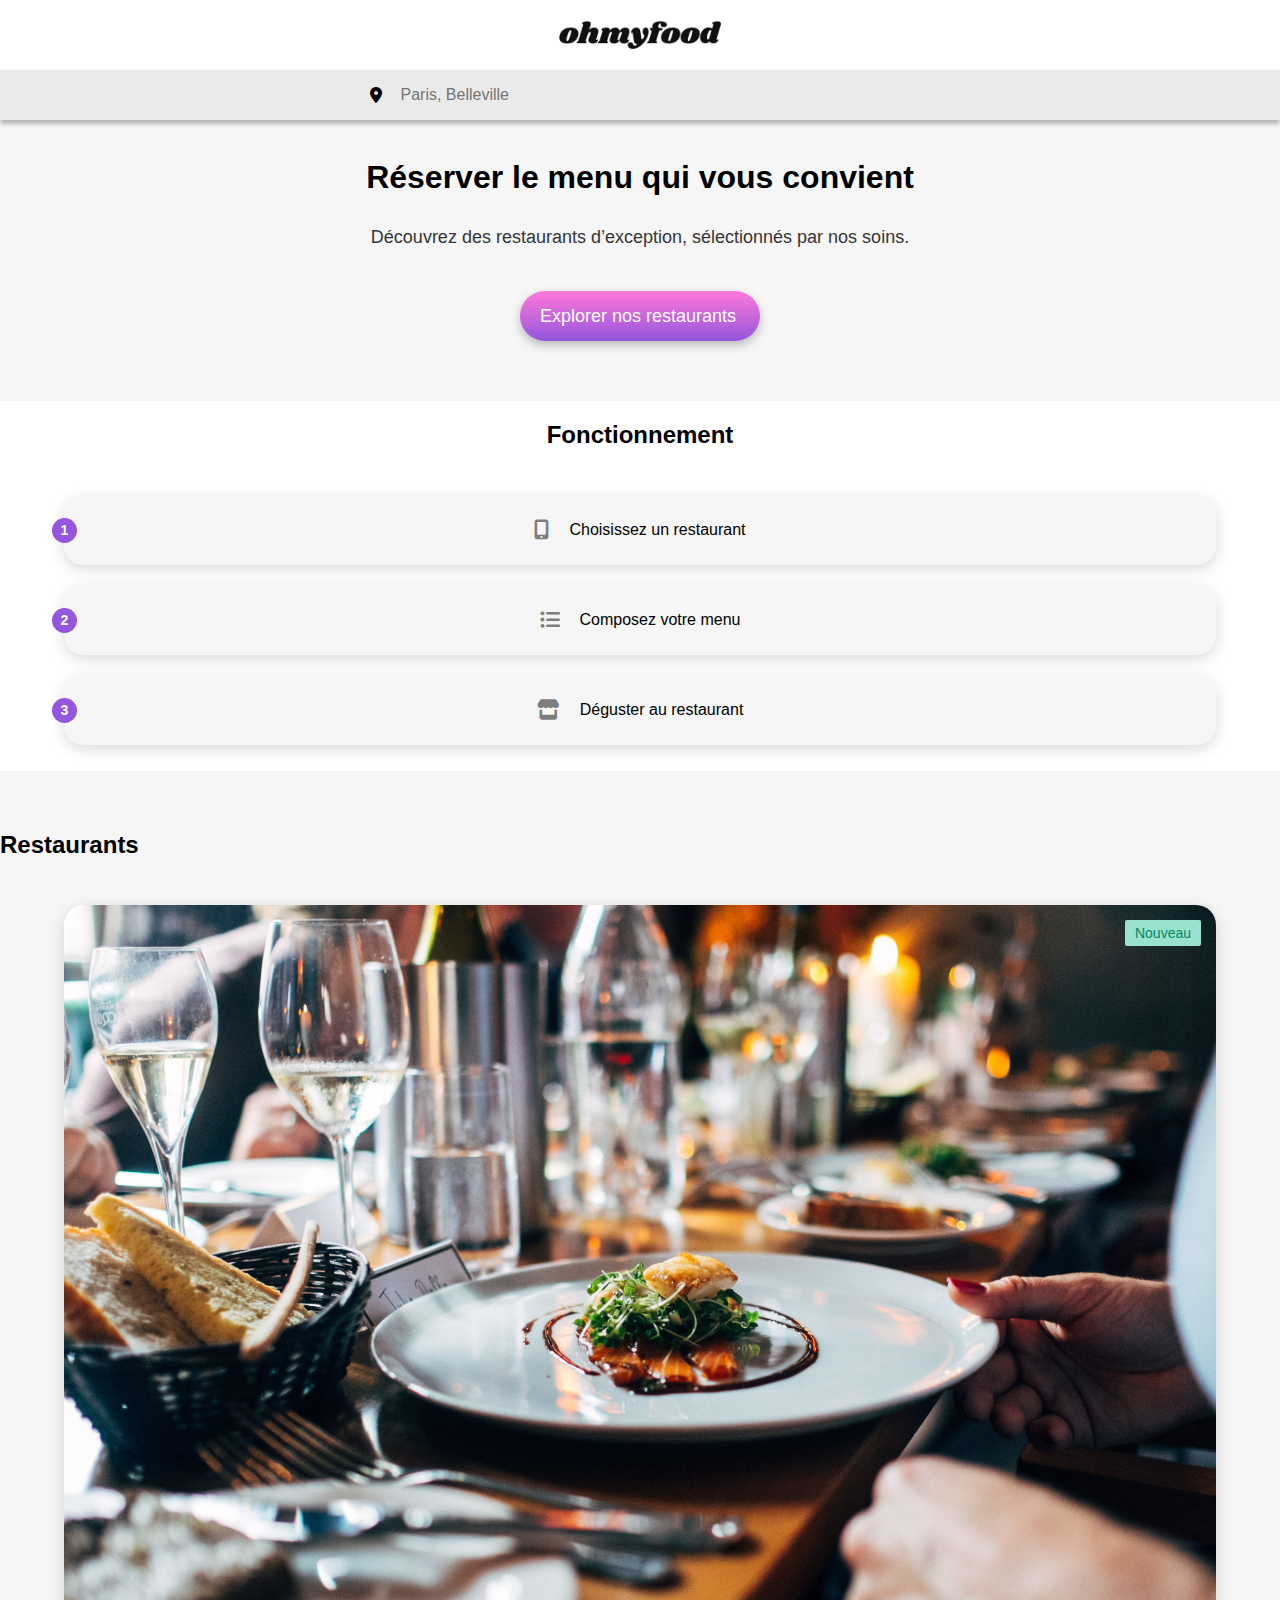
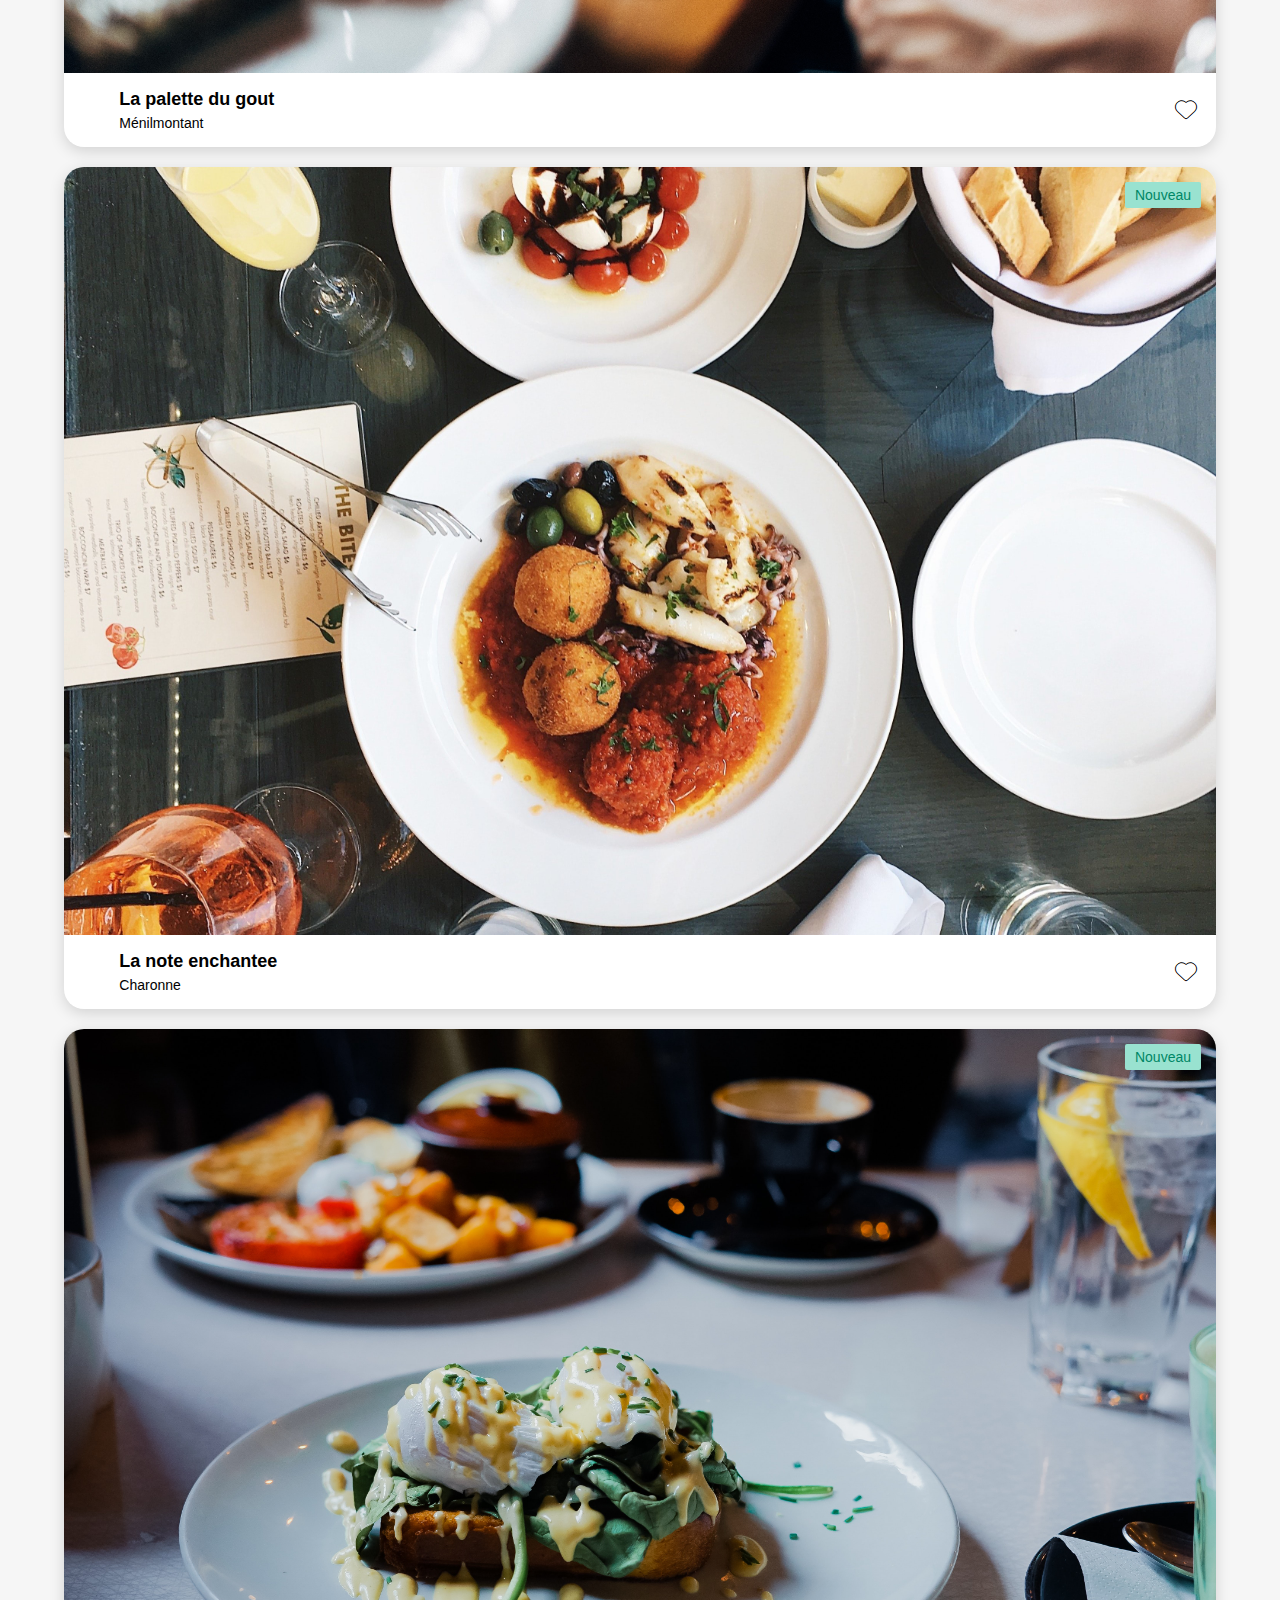
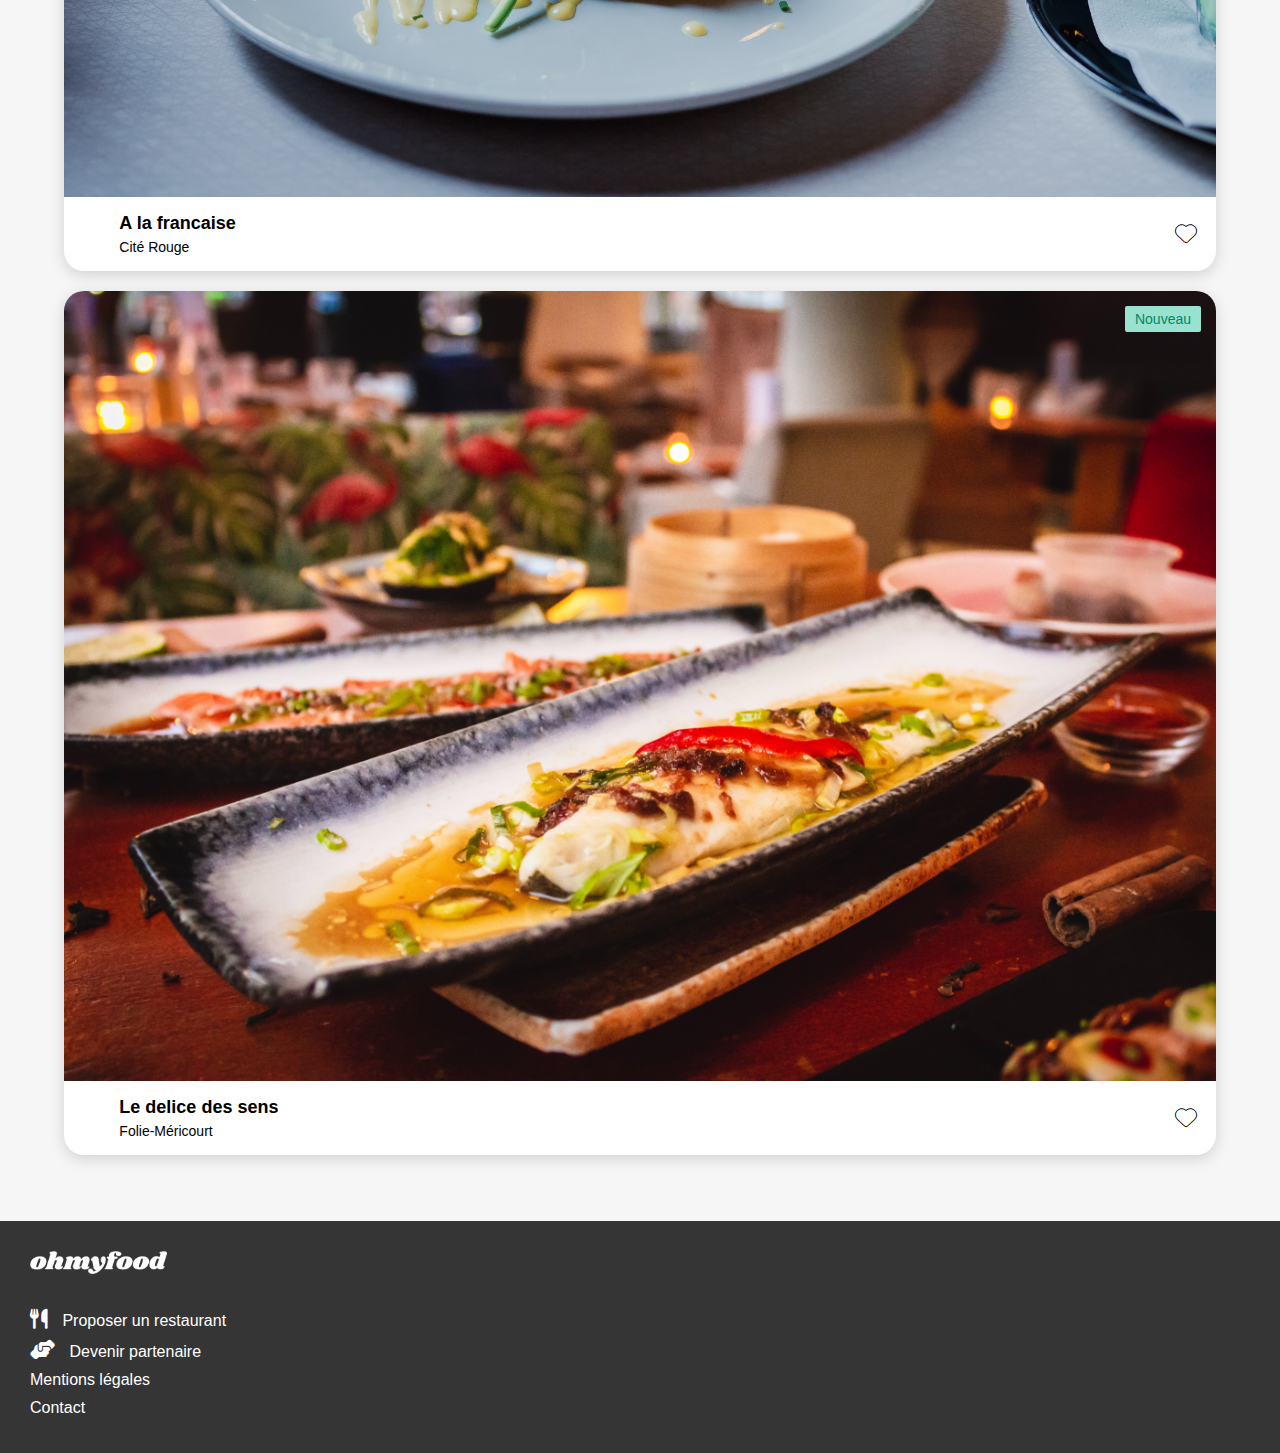
==== commit 80db91c0: "rajout du logo au footer" ====
--- a/index.html
+++ b/index.html
@@ -114,7 +114,7 @@
     </main>
 
     <footer>
-        <h3>ohmyfood</h3>
+        <img src="./assets/images/logo/ohmyfood-blanc.png" alt="logo stylisé de ohmyfood">
         <ul>
             <li>
                 <a href="#">
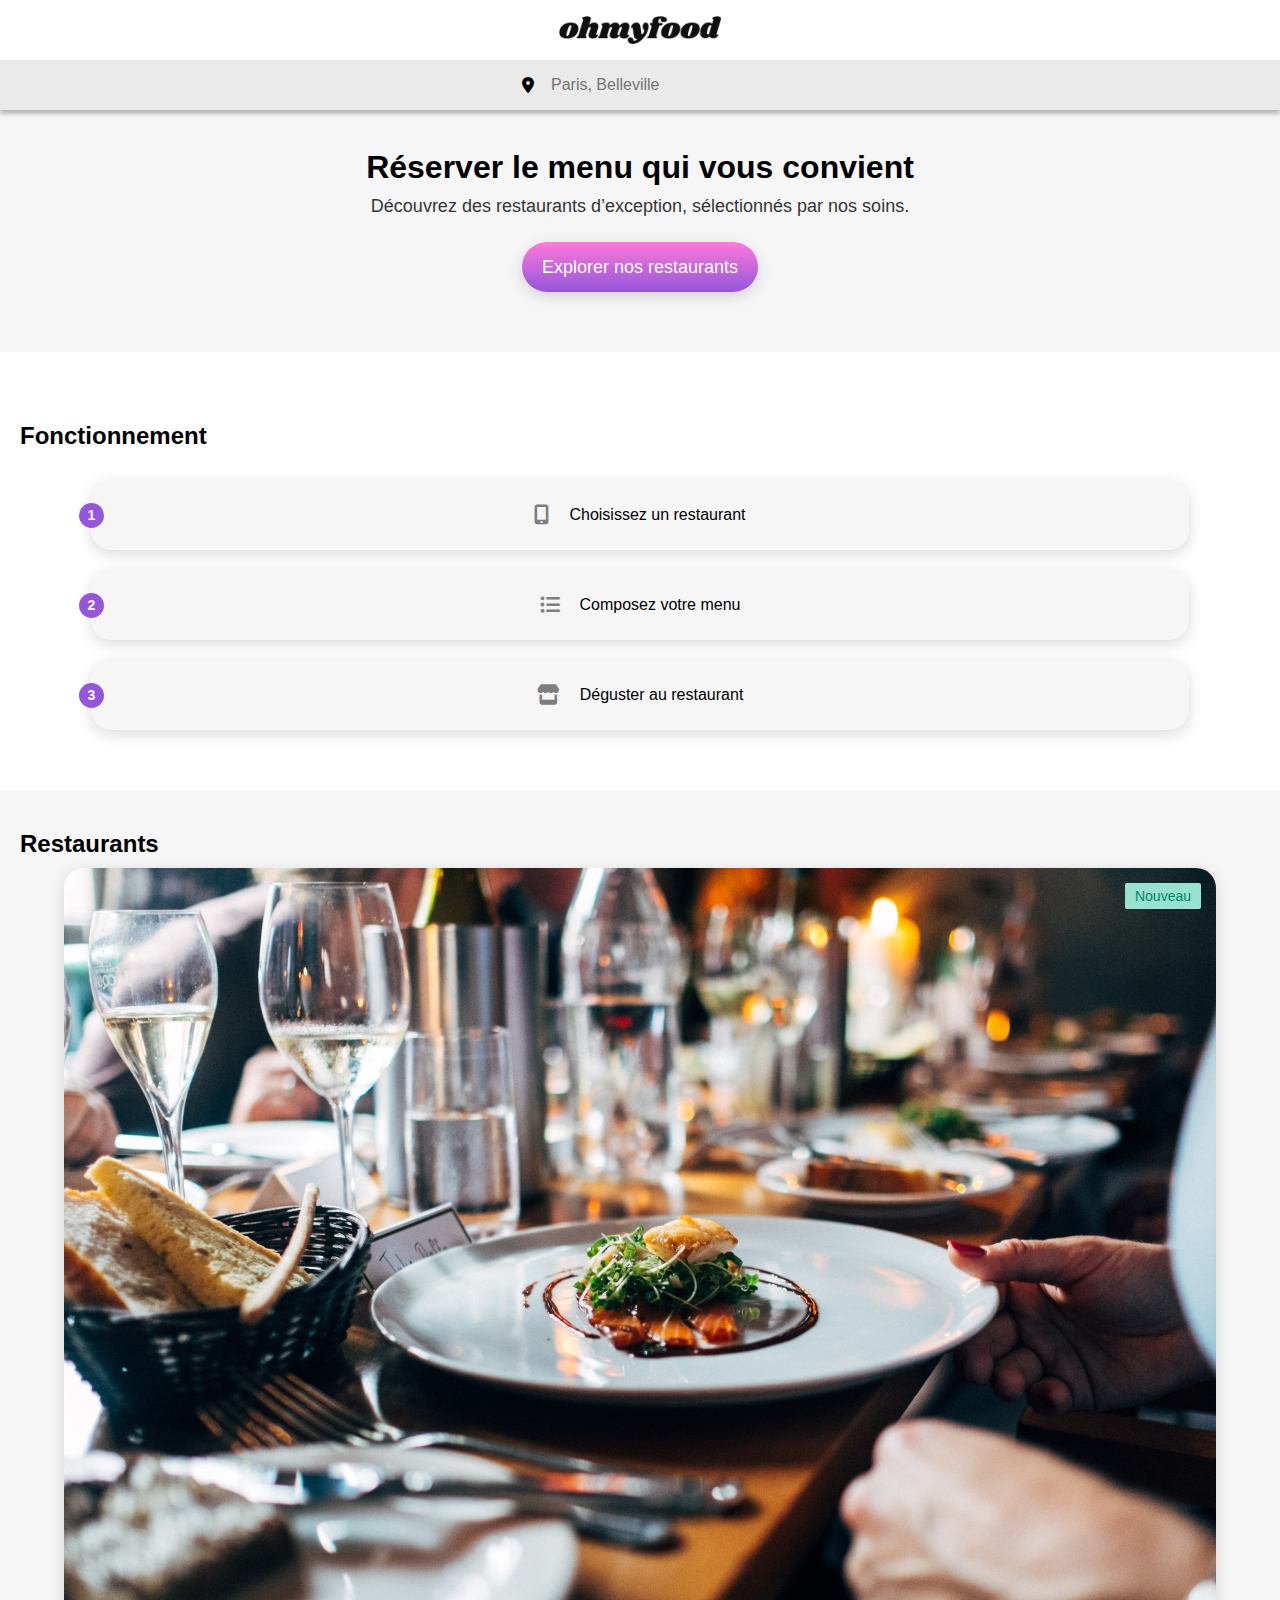
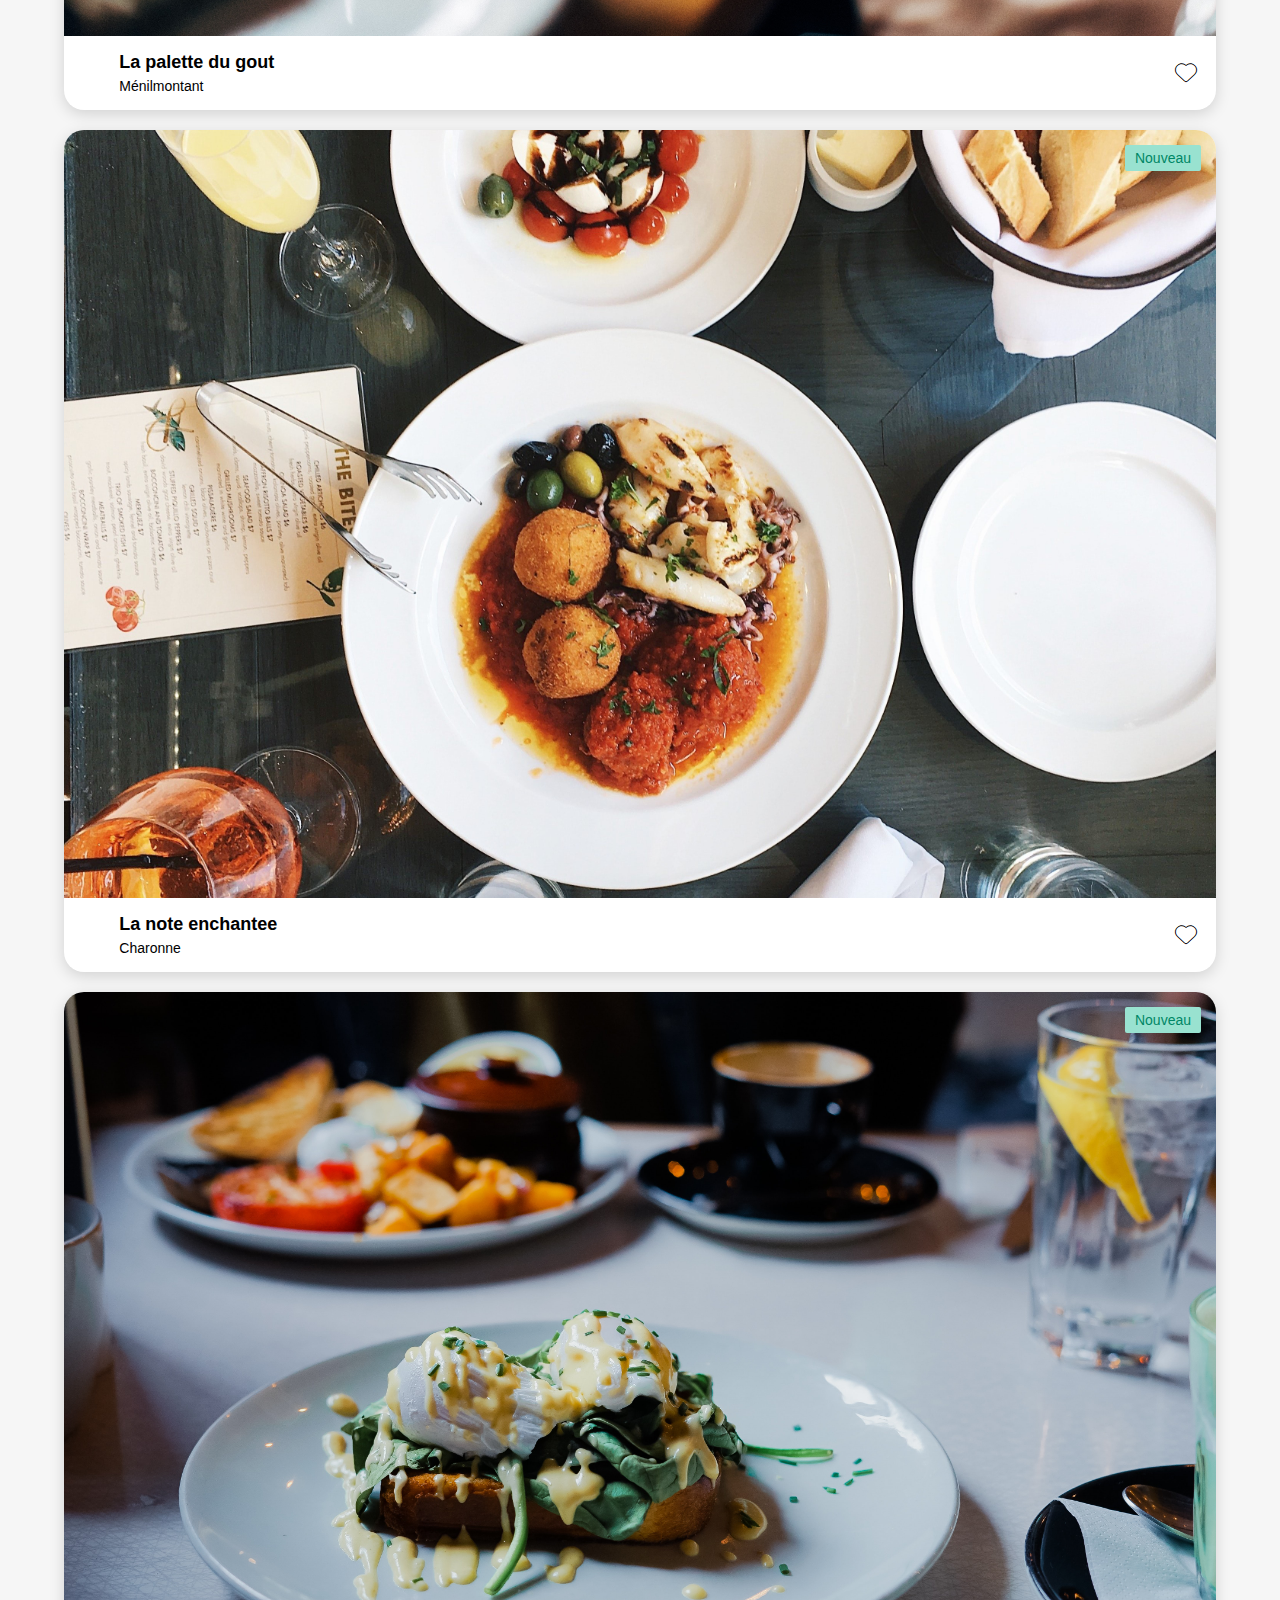
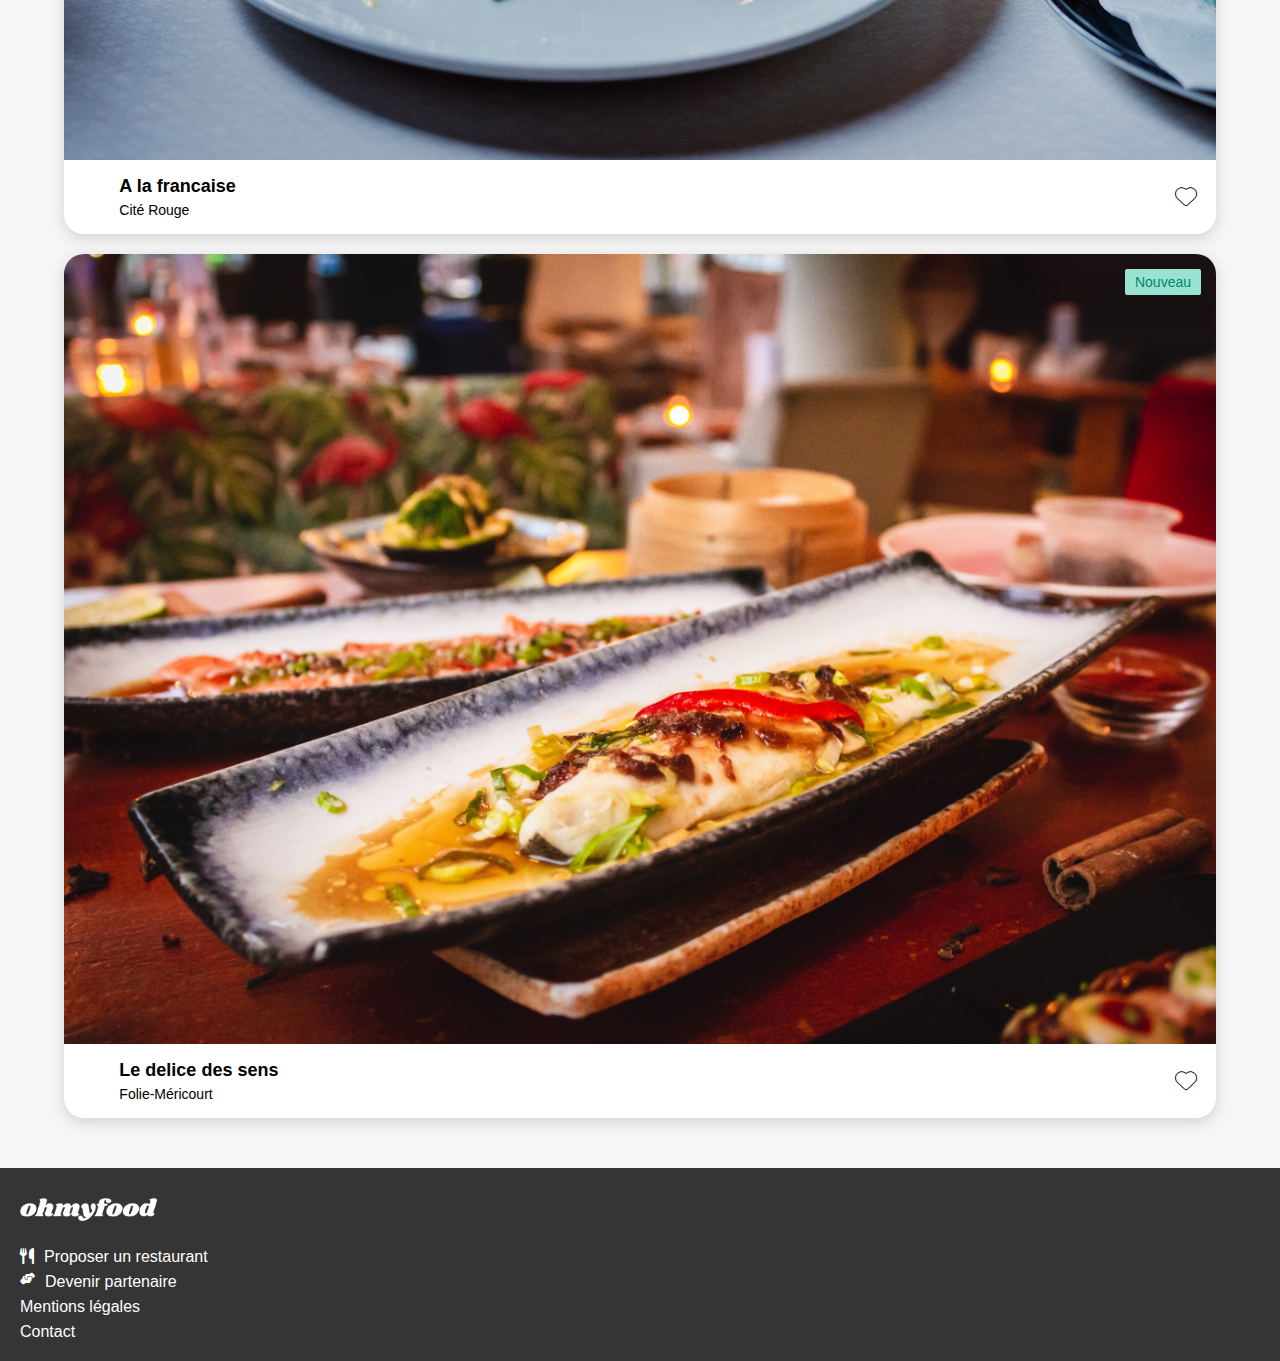
==== commit e22cc521: "relier les index et les menus" ====
--- a/index.html
+++ b/index.html
@@ -47,7 +47,7 @@
             <h2>Restaurants</h2>
             <ul>
                 <li>
-                    <a href="menus/la-palette-du-gout.html">
+                    <a href="./menus/la-palette-du-gout.html">
                         <figure>
                             <img src="./assets/images/restaurants/jay-wennington-N_Y88TWmGwA-unsplash.jpg" alt="image du restaurant la palette du gout">
                             <figcaption>
@@ -63,7 +63,7 @@
                 </li>
 
                 <li>
-                    <a href="menus/la-note-enchantée.html">
+                    <a href="./menus/la-note-enchantee.html">
                         <figure>
                             <img src="./assets/images/restaurants/stil-u2Lp8tXIcjw-unsplash2.jpg" alt="image du restaurant la note enchantee">
                             <figcaption>
@@ -79,7 +79,7 @@
                 </li>
 
                 <li>
-                    <a href="menus/a-la-française.html">
+                    <a href="./menus/a-la-francaise.html">
                         <figure>
                             <img src="./assets/images/restaurants/toa-heftiba-DQKerTsQwi0-unsplash.jpg" alt="image du restaurant a la francaise">
                             <figcaption>
@@ -95,7 +95,7 @@
                 </li>
 
                 <li>
-                    <a href="menus/le-delice-des-sens.html">
+                    <a href="./menus/le-delice-des-sens.html">
                         <figure>
                             <img src="./assets/images/restaurants/louis-hansel-shotsoflouis-qNBGVyOCY8Q-unsplash.jpg" alt="image du restaurant le delice des sens">
                                 <figcaption>
--- a/assets/style/index.css
+++ b/assets/style/index.css
@@ -1,3 +1,9 @@
+* {
+  margin: 0;
+  padding: 0;
+  box-sizing: border-box;
+}
+
 body {
   font-family: "Roboto", sans-serif;
   color: black;
@@ -15,12 +21,8 @@
 }
 header img {
   width: 162px;
-  padding: 13px 89px;
-  height: 44px;
+  height: 60px;
   object-fit: contain;
-  display: flex;
-  align-items: center;
-  justify-content: center;
 }
 header h1 {
   text-align: center;
@@ -38,38 +40,42 @@
   align-items: center;
   margin: 0 auto;
   margin-top: 25px;
-  width: 200px;
   height: 50px;
   padding: 0 20px;
   border-radius: 25px;
   border: none;
   background: linear-gradient(180deg, #FF79DA 0%, #9356DC 100%);
-  box-shadow: 0px 4px 10px rgba(0, 0, 0, 0.25);
-  color: white;
+  box-shadow: 0px 4px 15px rgba(0, 0, 0, 0.15);
+  color: #ffffff;
   font-size: 18px;
   font-weight: 500;
   cursor: pointer;
   text-decoration: none;
 }
+header .btn:hover {
+  opacity: 0.8;
+  transition: 0.5s;
+}
 
 form {
   display: flex;
   align-items: center;
   justify-content: center;
-  text-align: center;
+  gap: 17px;
   width: 100%;
   height: 50px;
   background-color: #eaeaea;
-  box-shadow: 0px 4px 4px 0px rgba(0, 0, 0, 0.2509803922);
-}
-form i {
-  padding-right: 17px;
+  box-shadow: 0px 4px 4px rgba(0, 0, 0, 0.25);
+}
+@media screen and (min-width: 1440px) {
+  form {
+    box-shadow: none;
+  }
 }
 form input {
   border: none;
   background-color: #eaeaea;
   font-size: 16px;
-  width: 40%;
 }
 form input:focus {
   outline: none;
@@ -80,11 +86,17 @@
   flex-direction: column;
   align-items: center;
   margin-top: 60px;
-  background-color: white;
+  background-color: #ffffff;
+  padding: 50px 0;
+}
+@media screen and (min-width: 1440px) {
+  .fonctionnement {
+    padding: 50px 180px;
+  }
 }
 .fonctionnement h2 {
   width: 100%;
-  text-align: center;
+  padding: 20px;
 }
 .fonctionnement ol {
   display: flex;
@@ -93,6 +105,13 @@
   width: 100%;
   padding: 0 30px;
   counter-reset: list-counter;
+}
+@media screen and (min-width: 1440px) {
+  .fonctionnement ol {
+    display: flex;
+    flex-direction: row;
+    gap: 34px;
+  }
 }
 .fonctionnement ol li {
   position: relative;
@@ -103,13 +122,10 @@
   height: 70px;
   margin: 10px 0;
   border-radius: 20px;
-  background-color: #f6f6f6;
+  background-color: #F6F6F6;
   box-shadow: 0px 4px 15px rgba(0, 0, 0, 0.15);
   cursor: pointer;
   counter-increment: list-counter;
-}
-.fonctionnement ol li:hover {
-  background-color: #f5edff;
 }
 .fonctionnement ol li:hover i {
   color: #9356DC;
@@ -124,7 +140,7 @@
   margin-right: 20px;
   border-radius: 50%;
   background-color: #9356DC;
-  color: white;
+  color: #ffffff;
   font-size: 14px;
   font-weight: 700;
   position: absolute;
@@ -144,18 +160,27 @@
   flex-direction: column;
   align-items: center;
   margin-top: 40px;
-  background-color: #f6f6f6;
+  background-color: #F6F6F6;
   padding-bottom: 40px;
 }
 .restaurants h2 {
   width: 100%;
+  padding-left: 20px;
 }
 .restaurants ul {
   display: flex;
   flex-direction: column;
   align-items: center;
   width: 100%;
-  padding: 0 30px;
+}
+@media screen and (min-width: 1440px) {
+  .restaurants ul {
+    display: flex;
+    flex-direction: row;
+    flex-wrap: wrap;
+    gap: 34px;
+    padding: 0 180px;
+  }
 }
 .restaurants li {
   display: flex;
@@ -164,7 +189,7 @@
   width: 90%;
   margin: 10px 0;
   border-radius: 20px;
-  background-color: white;
+  background-color: #ffffff;
   box-shadow: 0px 4px 15px rgba(0, 0, 0, 0.15);
   position: relative;
 }
@@ -225,7 +250,7 @@
 .restaurants i {
   margin-right: 20px;
   font-size: 20px;
-  color: white;
+  color: #ffffff;
   margin-left: auto;
   text-shadow: -1px 0 black, 0 1px black, 1px 0 black, 0 -1px black;
 }
@@ -246,36 +271,44 @@
 
 footer {
   background-color: #353535;
-  color: white;
-  padding-bottom: 20px;
+  color: #ffffff;
+  padding: 20px;
+  display: flex;
+  gap: 16px;
+  flex-direction: column;
 }
 footer img {
-  padding: 0 30px;
   width: 137px;
   height: 44px;
   object-fit: contain;
-  margin-top: 20px;
-  color: white;
+  color: #ffffff;
 }
 footer ul {
   width: 100%;
-  padding: 0 30px;
-  margin-top: 20px;
   list-style-type: none;
+  display: flex;
+  flex-direction: column;
+  gap: 7px;
 }
 footer li {
   width: 100%;
-  margin: 10px 0;
   gap: 5px;
 }
 footer a {
   text-decoration: none;
-  color: white;
+  color: #ffffff;
+  display: flex;
+  gap: 10px;
+}
+footer .fa-utensils {
+  font-size: 16px;
+}
+footer .fa-hands-helping {
+  font-size: 12px;
 }
 footer i {
-  margin-right: 10px;
   font-size: 20px;
-  color: white;
+  color: #ffffff;
 }
 
 /*# sourceMappingURL=index.css.map */
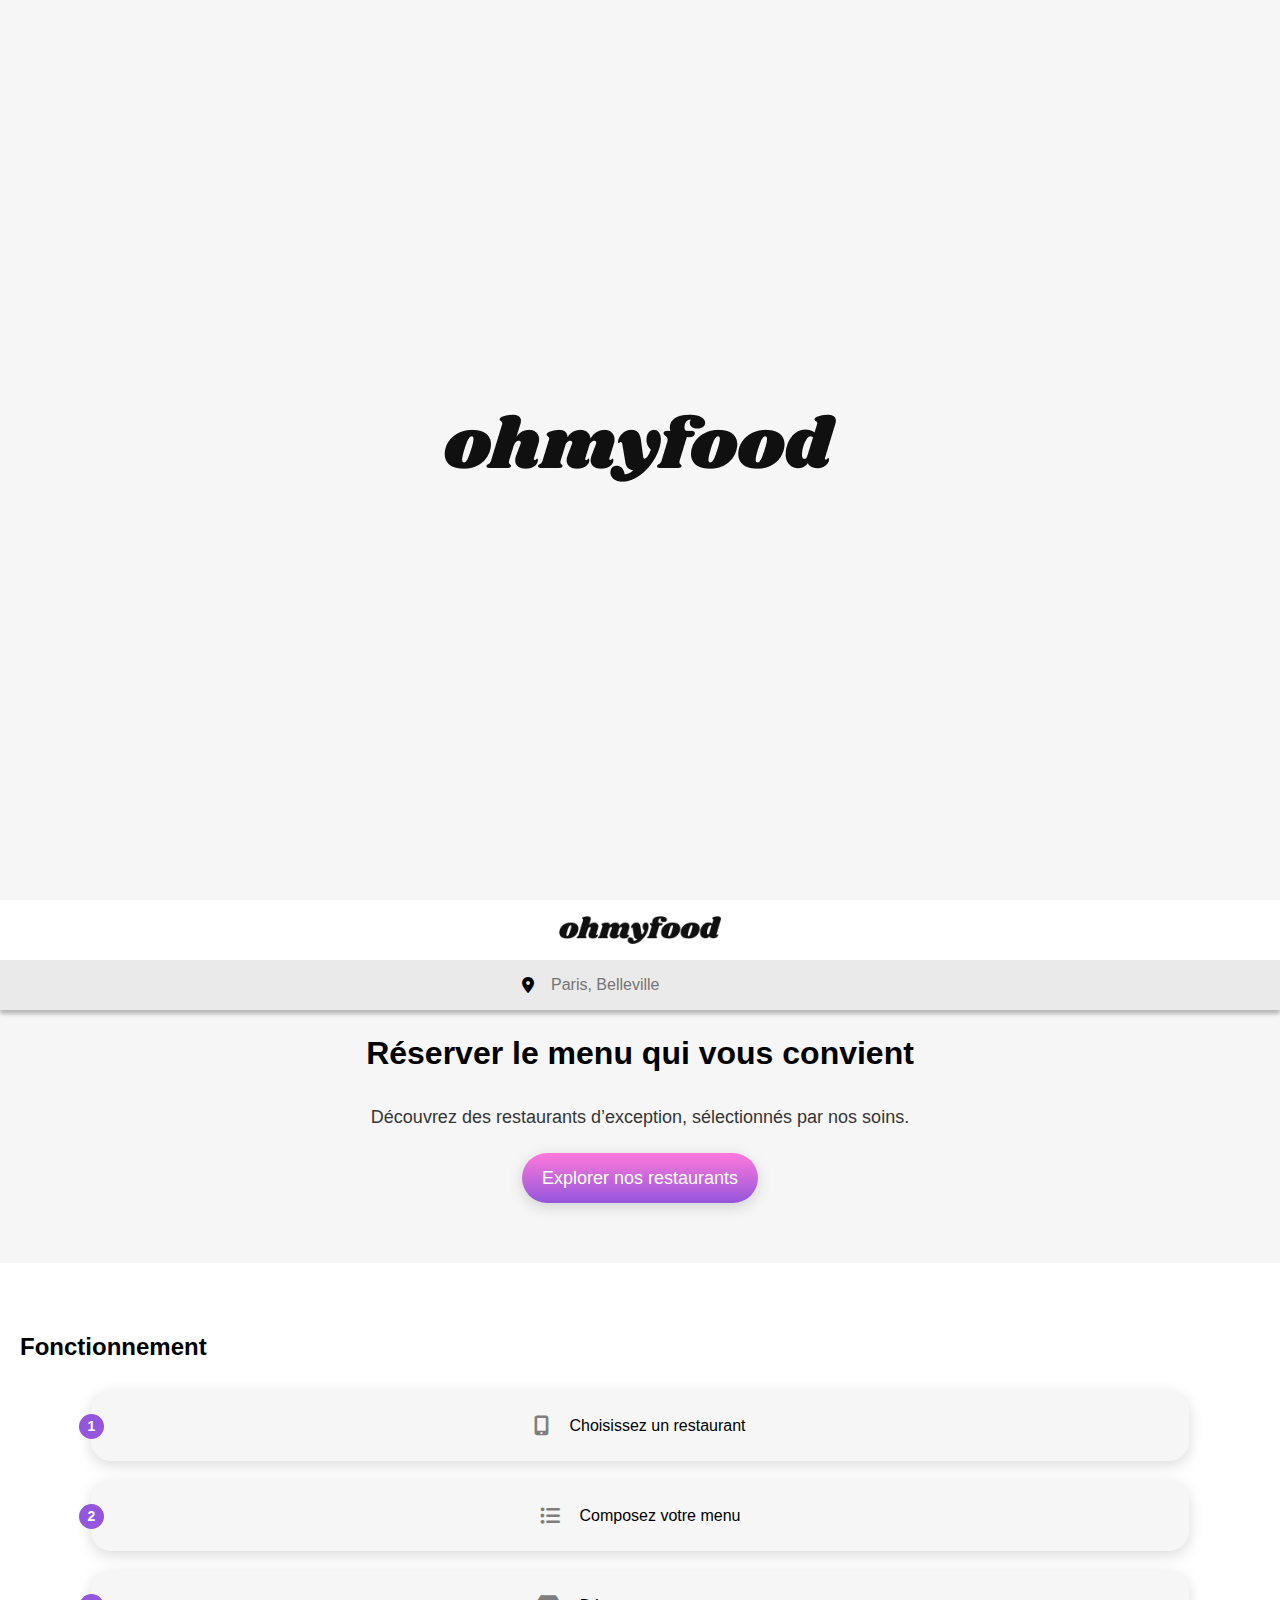
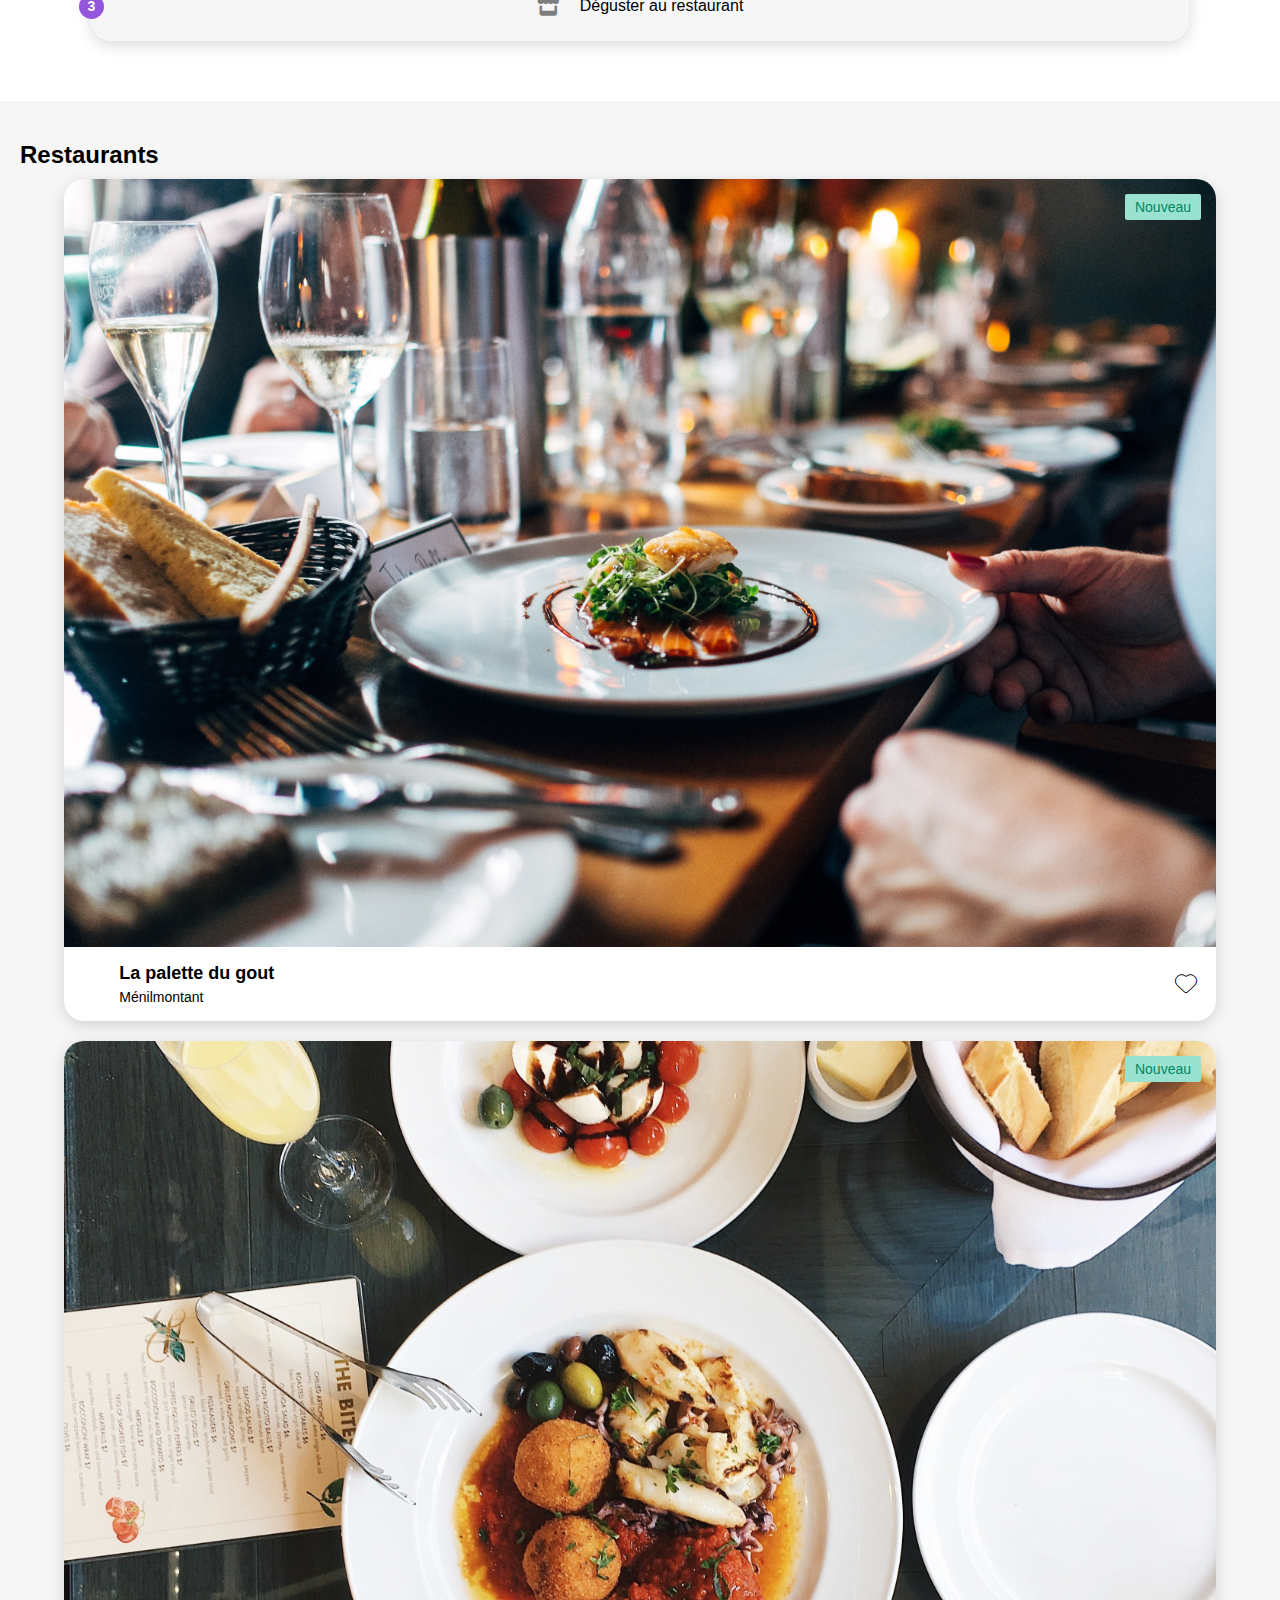
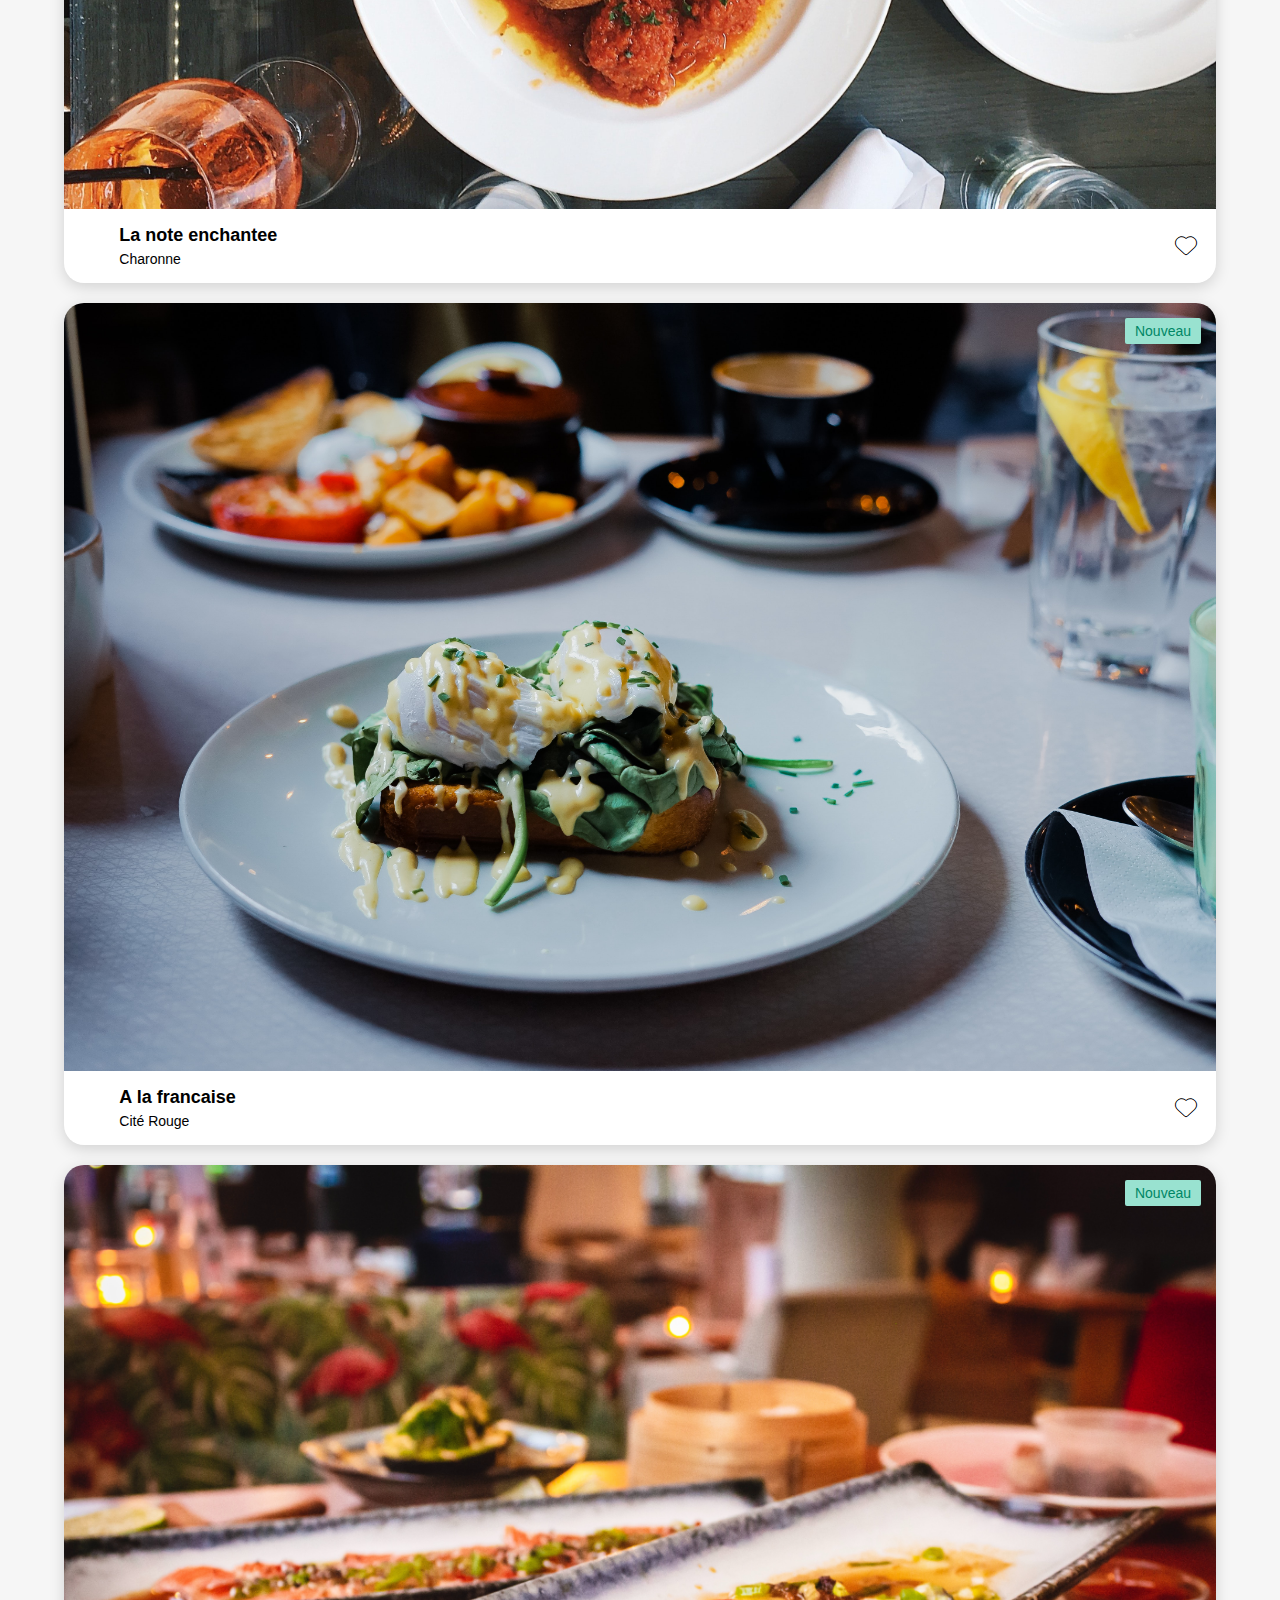
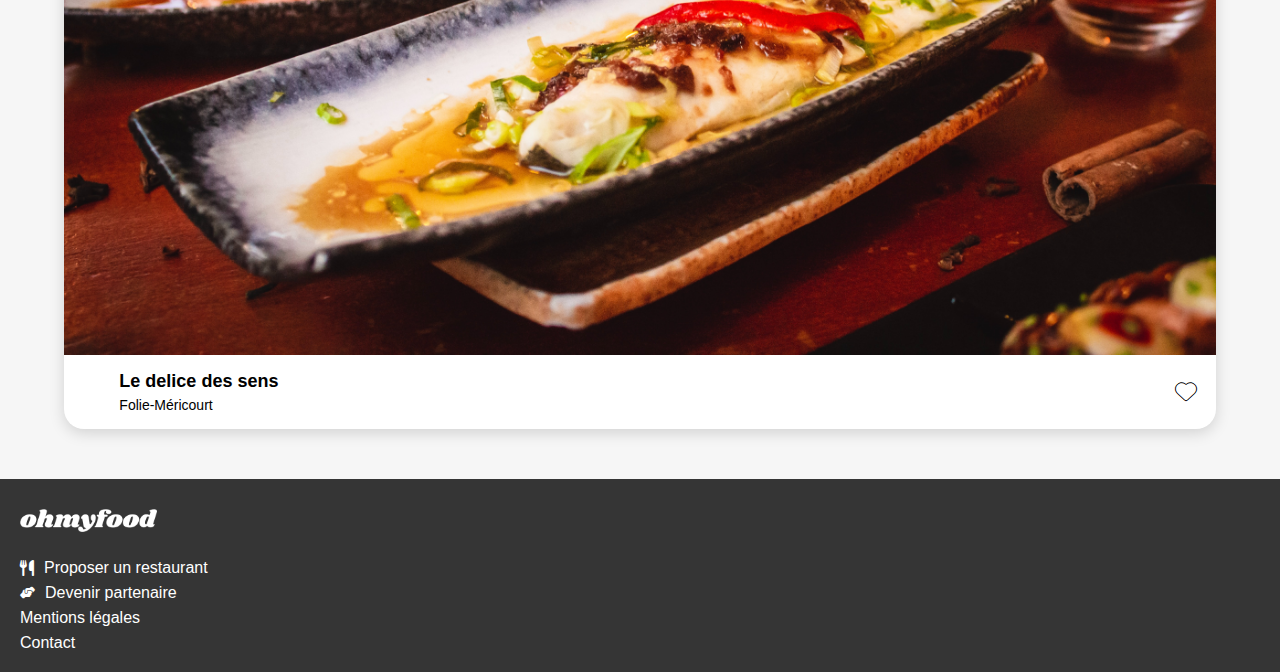
==== commit 774cf9ed: "loader" ====
--- a/index.html
+++ b/index.html
@@ -1,5 +1,6 @@
 <!DOCTYPE html>
 <html lang="fr">
+
 <head>
     <meta charset="UTF-8">
     <meta name="viewport" content="width=device-width, initial-scale=1.0">
@@ -8,139 +9,153 @@
     <link rel="stylesheet" href="https://cdnjs.cloudflare.com/ajax/libs/font-awesome/6.1.1/css/all.min.css">
     <link rel="stylesheet" href="./assets/style/index.css">
 </head>
+
 <body>
-    <header>
-        <img src="./assets/images/logo/ohmyfood.png" alt="image du logo ohmyfood stylisé">
-    </header>
+    <div class="loader-container">
+        <div class="loader">
+            <img src="./assets/images/logo/ohmyfood.png" alt="logo ohmyfood stylisé">
+        </div>
+    </div>
 
-    <main>
+    <div class="content">
         <header>
-            <form>
-                <i class="fa-solid fa-location-dot"></i>
-                <input type="search" placeholder="Paris, Belleville">
-            </form>
-    
-            <h1>Réserver le menu qui vous convient</h1>
-            <p>Découvrez des restaurants d’exception, sélectionnés par nos soins.</p>
-            <a href="#restaurants" class="btn">Explorer nos restaurants</a>
+            <img src="./assets/images/logo/ohmyfood.png" alt="image du logo ohmyfood stylisé">
         </header>
 
-        <section class="fonctionnement">
-            <h2>Fonctionnement</h2>
-            <ol>
-                <li>
-                    <i class="fa-solid fa-mobile-alt"></i>
-                    Choisissez un restaurant
-                </li>
-                <li>
-                    <i class="fa-solid fa-list-ul"></i>
-                    Composez votre menu
-                </li>
-                <li>
-                    <i class="fa-solid fa-store"></i>
-                    Déguster au restaurant
-                </li>
-            </ol>
-        </section>
+        <main>
+            <header>
+                <form>
+                    <i class="fa-solid fa-location-dot"></i>
+                    <input type="search" placeholder="Paris, Belleville">
+                </form>
 
-        <section id="restaurants" class="restaurants">
-            <h2>Restaurants</h2>
+                <h1>Réserver le menu qui vous convient</h1>
+                <p>Découvrez des restaurants d’exception, sélectionnés par nos soins.</p>
+                <a href="#restaurants" class="btn">Explorer nos restaurants</a>
+            </header>
+
+            <section class="fonctionnement">
+                <h2>Fonctionnement</h2>
+                <ol>
+                    <li>
+                        <i class="fa-solid fa-mobile-alt"></i>
+                        Choisissez un restaurant
+                    </li>
+                    <li>
+                        <i class="fa-solid fa-list-ul"></i>
+                        Composez votre menu
+                    </li>
+                    <li>
+                        <i class="fa-solid fa-store"></i>
+                        Déguster au restaurant
+                    </li>
+                </ol>
+            </section>
+
+            <section id="restaurants" class="restaurants">
+                <h2>Restaurants</h2>
+                <ul>
+                    <li>
+                        <a href="./menus/la-palette-du-gout.html">
+                            <figure>
+                                <img src="./assets/images/restaurants/jay-wennington-N_Y88TWmGwA-unsplash.jpg"
+                                    alt="image du restaurant la palette du gout">
+                                <figcaption>
+                                    <b>Nouveau</b>
+                                    <div class="description">
+                                        <h3>La palette du gout</h3>
+                                        <p>Ménilmontant</p>
+                                    </div>
+                                    <i class="fa-solid fa-heart"></i>
+                                </figcaption>
+                            </figure>
+                        </a>
+                    </li>
+
+                    <li>
+                        <a href="./menus/la-note-enchantee.html">
+                            <figure>
+                                <img src="./assets/images/restaurants/stil-u2Lp8tXIcjw-unsplash2.jpg"
+                                    alt="image du restaurant la note enchantee">
+                                <figcaption>
+                                    <b>Nouveau</b>
+                                    <div class="description">
+                                        <h3>La note enchantee</h3>
+                                        <p>Charonne</p>
+                                    </div>
+                                    <i class="fa-solid fa-heart"></i>
+                                </figcaption>
+                            </figure>
+                        </a>
+                    </li>
+
+                    <li>
+                        <a href="./menus/a-la-francaise.html">
+                            <figure>
+                                <img src="./assets/images/restaurants/toa-heftiba-DQKerTsQwi0-unsplash.jpg"
+                                    alt="image du restaurant a la francaise">
+                                <figcaption>
+                                    <b>Nouveau</b>
+                                    <div class="description">
+                                        <h3>A la francaise</h3>
+                                        <p>Cité Rouge</p>
+                                    </div>
+                                    <i class="fa-solid fa-heart"></i>
+                                </figcaption>
+                            </figure>
+                        </a>
+                    </li>
+
+                    <li>
+                        <a href="./menus/le-delice-des-sens.html">
+                            <figure>
+                                <img src="./assets/images/restaurants/louis-hansel-shotsoflouis-qNBGVyOCY8Q-unsplash.jpg"
+                                    alt="image du restaurant le delice des sens">
+                                <figcaption>
+                                    <b>Nouveau</b>
+                                    <div class="description">
+                                        <h3>Le delice des sens</h3>
+                                        <p>Folie-Méricourt</p>
+                                    </div>
+                                    <i class="fa-solid fa-heart"></i>
+                                </figcaption>
+                            </figure>
+                        </a>
+                    </li>
+                </ul>
+            </section>
+        </main>
+
+        <footer>
+            <img src="./assets/images/logo/ohmyfood-blanc.png" alt="logo stylisé de ohmyfood">
             <ul>
                 <li>
-                    <a href="./menus/la-palette-du-gout.html">
-                        <figure>
-                            <img src="./assets/images/restaurants/jay-wennington-N_Y88TWmGwA-unsplash.jpg" alt="image du restaurant la palette du gout">
-                            <figcaption>
-                                <b>Nouveau</b>
-                                <div class="description">
-                                    <h3>La palette du gout</h3>
-                                    <p>Ménilmontant</p>
-                                </div>
-                                <i class="fa-solid fa-heart"></i>
-                            </figcaption>
-                        </figure>
+                    <a href="#">
+                        <i class="fa-solid fa-utensils"></i>
+                        Proposer un restaurant
                     </a>
                 </li>
 
                 <li>
-                    <a href="./menus/la-note-enchantee.html">
-                        <figure>
-                            <img src="./assets/images/restaurants/stil-u2Lp8tXIcjw-unsplash2.jpg" alt="image du restaurant la note enchantee">
-                            <figcaption>
-                                <b>Nouveau</b>
-                                <div class="description">
-                                    <h3>La note enchantee</h3>
-                                    <p>Charonne</p>
-                                </div>
-                                <i class="fa-solid fa-heart"></i>
-                            </figcaption>
-                        </figure>
+                    <a href="#">
+                        <i class="fa-solid fa-hands-helping"></i>
+                        Devenir partenaire
                     </a>
                 </li>
 
                 <li>
-                    <a href="./menus/a-la-francaise.html">
-                        <figure>
-                            <img src="./assets/images/restaurants/toa-heftiba-DQKerTsQwi0-unsplash.jpg" alt="image du restaurant a la francaise">
-                            <figcaption>
-                                <b>Nouveau</b>
-                                <div class="description">
-                                    <h3>A la francaise</h3>
-                                    <p>Cité Rouge</p>
-                                </div>
-                                <i class="fa-solid fa-heart"></i>
-                            </figcaption>
-                        </figure>
+                    <a href="#">
+                        Mentions légales
                     </a>
                 </li>
-
                 <li>
-                    <a href="./menus/le-delice-des-sens.html">
-                        <figure>
-                            <img src="./assets/images/restaurants/louis-hansel-shotsoflouis-qNBGVyOCY8Q-unsplash.jpg" alt="image du restaurant le delice des sens">
-                                <figcaption>
-                                <b>Nouveau</b>
-                                <div class="description">
-                                    <h3>Le delice des sens</h3>
-                                    <p>Folie-Méricourt</p>
-                                </div>
-                                <i class="fa-solid fa-heart"></i>
-                            </figcaption>
-                        </figure>
+                    <a href="mailto:contact@ohmyfood.fr">
+                        Contact
                     </a>
                 </li>
             </ul>
-        </section>
-    </main>
+        </footer>
+    </div>
+</body>
 
-    <footer>
-        <img src="./assets/images/logo/ohmyfood-blanc.png" alt="logo stylisé de ohmyfood">
-        <ul>
-            <li>
-                <a href="#">
-                    <i class="fa-solid fa-utensils"></i>
-                    Proposer un restaurant
-                </a>
-            </li>
-
-            <li>
-                <a href="#">
-                    <i class="fa-solid fa-hands-helping"></i>
-                    Devenir partenaire
-                </a>
-            </li>
-
-            <li>
-                <a href="#">
-                    Mentions légales
-                </a>
-            </li>
-            <li>
-                <a href="mailto:contact@ohmyfood.fr">
-                    Contact
-                </a>
-            </li>
-        </ul>
-    </footer>
-</body>
-</html>
+</html>--- a/assets/style/index.css
+++ b/assets/style/index.css
@@ -14,10 +14,43 @@
   background-color: #F6F6F6;
 }
 
+.loader-container {
+  display: flex;
+  justify-content: center;
+  align-items: center;
+  height: 100vh;
+  background-color: #F6F6F6;
+}
+
+.loader {
+  animation: loaderAnimation 2s ease-in-out;
+}
+
+.content {
+  animation: showContent 4.5s forwards;
+}
+
+@keyframes loaderAnimation {
+  0%, 100% {
+    transform: scale(0.5);
+  }
+  50% {
+    transform: scale(1.2);
+  }
+}
+@keyframes showContent {
+  0% {
+    opacity: 0;
+  }
+  100% {
+    opacity: 1;
+  }
+}
 header {
   display: flex;
   flex-direction: column;
   align-items: center;
+  gap: 25px;
 }
 header img {
   width: 162px;
@@ -26,7 +59,6 @@
 }
 header h1 {
   text-align: center;
-  margin-top: 39px;
 }
 header p {
   text-align: center;
@@ -39,7 +71,6 @@
   text-align: center;
   align-items: center;
   margin: 0 auto;
-  margin-top: 25px;
   height: 50px;
   padding: 0 20px;
   border-radius: 25px;
@@ -54,7 +85,8 @@
 }
 header .btn:hover {
   opacity: 0.8;
-  transition: 0.5s;
+  transition: 0.5s opacity;
+  box-shadow: 0px 4px 4px rgba(0, 0, 0, 0.25);
 }
 
 form {
@@ -175,10 +207,11 @@
 }
 @media screen and (min-width: 1440px) {
   .restaurants ul {
-    display: flex;
-    flex-direction: row;
-    flex-wrap: wrap;
-    gap: 34px;
+    display: grid;
+    grid-template-columns: repeat(2, 1fr);
+    grid-template-rows: repeat(2, 1fr);
+    grid-column-gap: 100px;
+    grid-row-gap: 50px;
     padding: 0 180px;
   }
 }
@@ -192,6 +225,11 @@
   background-color: #ffffff;
   box-shadow: 0px 4px 15px rgba(0, 0, 0, 0.15);
   position: relative;
+}
+@media screen and (min-width: 1440px) {
+  .restaurants li {
+    width: 100%;
+  }
 }
 .restaurants img {
   width: 100%;
@@ -248,14 +286,14 @@
   overflow: hidden;
 }
 .restaurants i {
+  margin-left: auto;
   margin-right: 20px;
   font-size: 20px;
   color: #ffffff;
-  margin-left: auto;
   text-shadow: -1px 0 black, 0 1px black, 1px 0 black, 0 -1px black;
 }
-.restaurants i:hover {
-  background: linear-gradient(180deg, #FF79DA 0%, #9356DC 100%);
+.restaurants i:hover, .restaurants i:focus {
+  background-color: linear-gradient(180deg, #FF79DA 0%, #9356DC 100%);
   background-clip: text;
   -webkit-text-fill-color: transparent;
   -moz-background-clip: text;
@@ -263,6 +301,7 @@
   color: transparent;
   cursor: pointer;
   text-shadow: none;
+  transition: 0.5s background-color;
 }
 .restaurants a {
   text-decoration: none;
@@ -298,6 +337,7 @@
   text-decoration: none;
   color: #ffffff;
   display: flex;
+  align-items: center;
   gap: 10px;
 }
 footer .fa-utensils {
@@ -310,5 +350,23 @@
   font-size: 20px;
   color: #ffffff;
 }
+@media screen and (min-width: 1440px) {
+  footer {
+    display: flex;
+    flex-direction: row-reverse;
+    align-items: center;
+    padding: 30px 25px;
+  }
+  footer img {
+    width: 162px;
+    height: 60px;
+    object-fit: contain;
+  }
+  footer ul {
+    width: 55%;
+    flex-direction: row;
+    gap: 7px;
+  }
+}
 
 /*# sourceMappingURL=index.css.map */
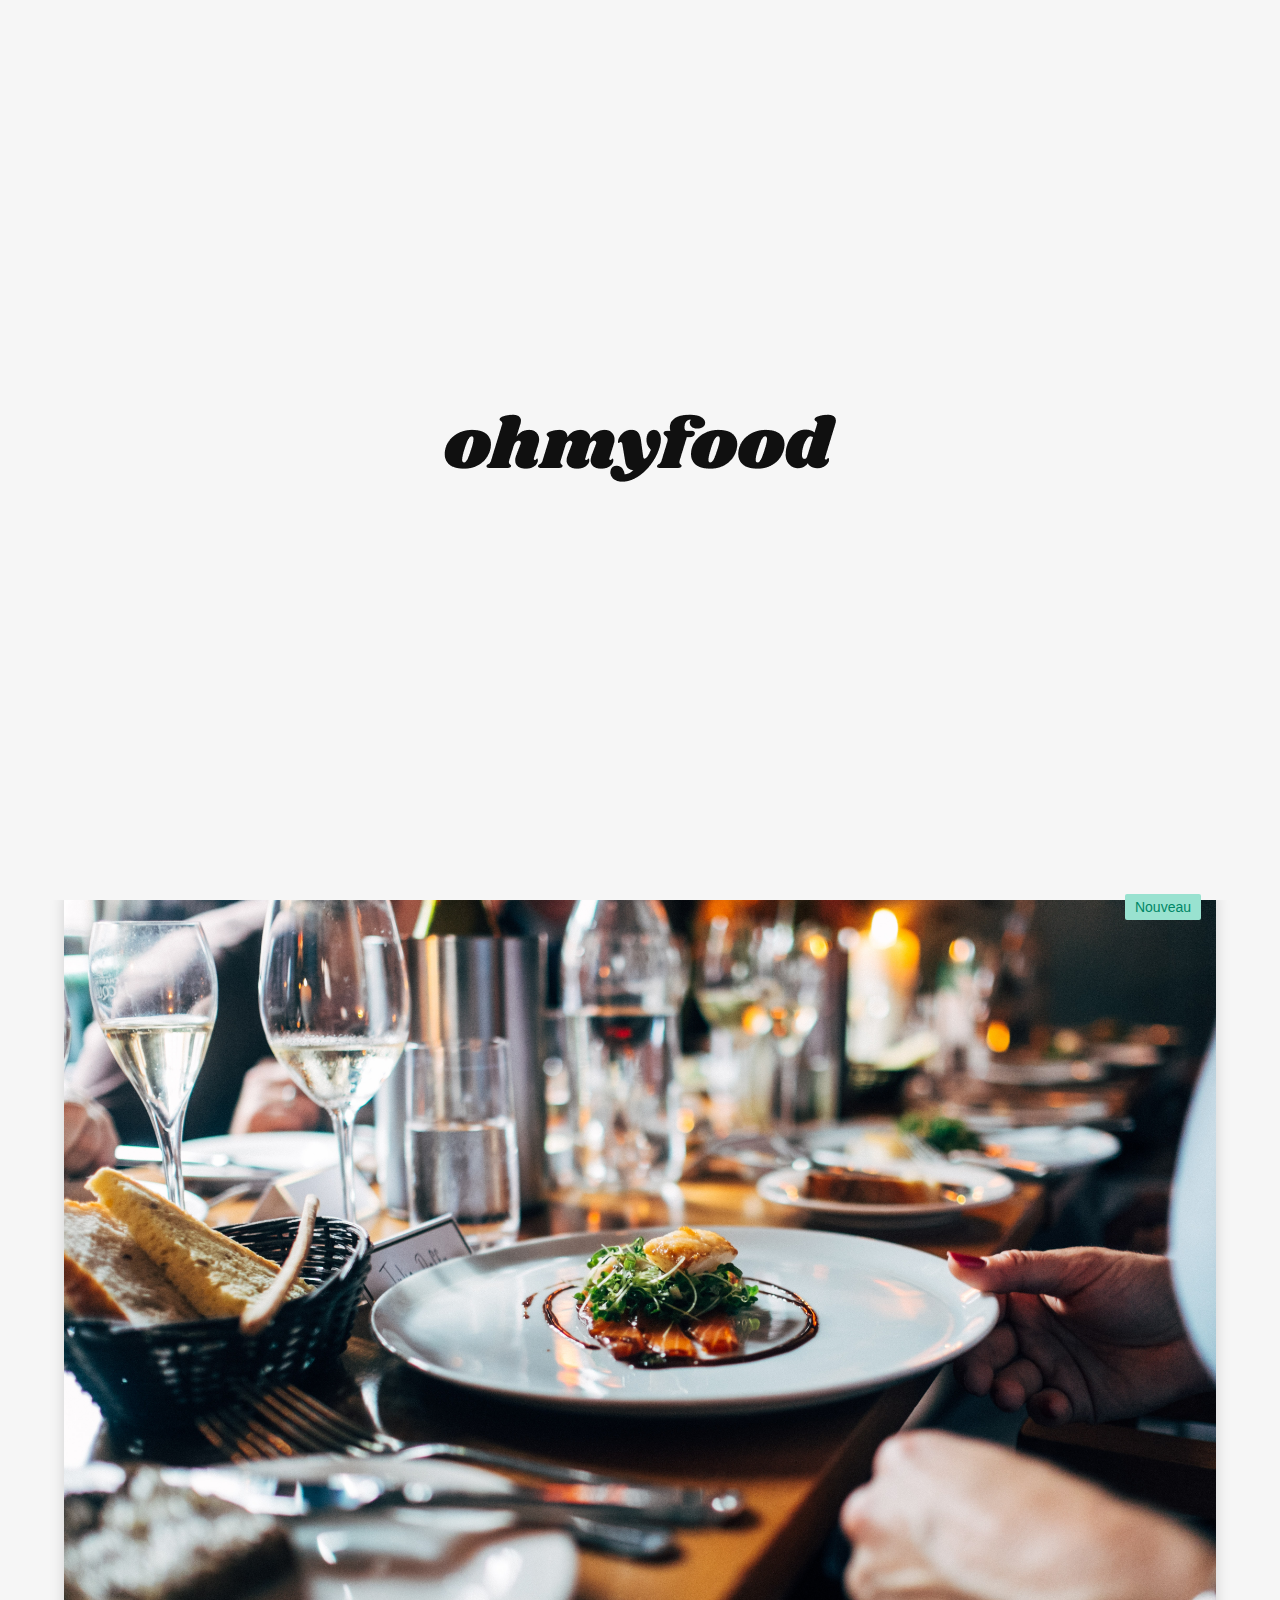
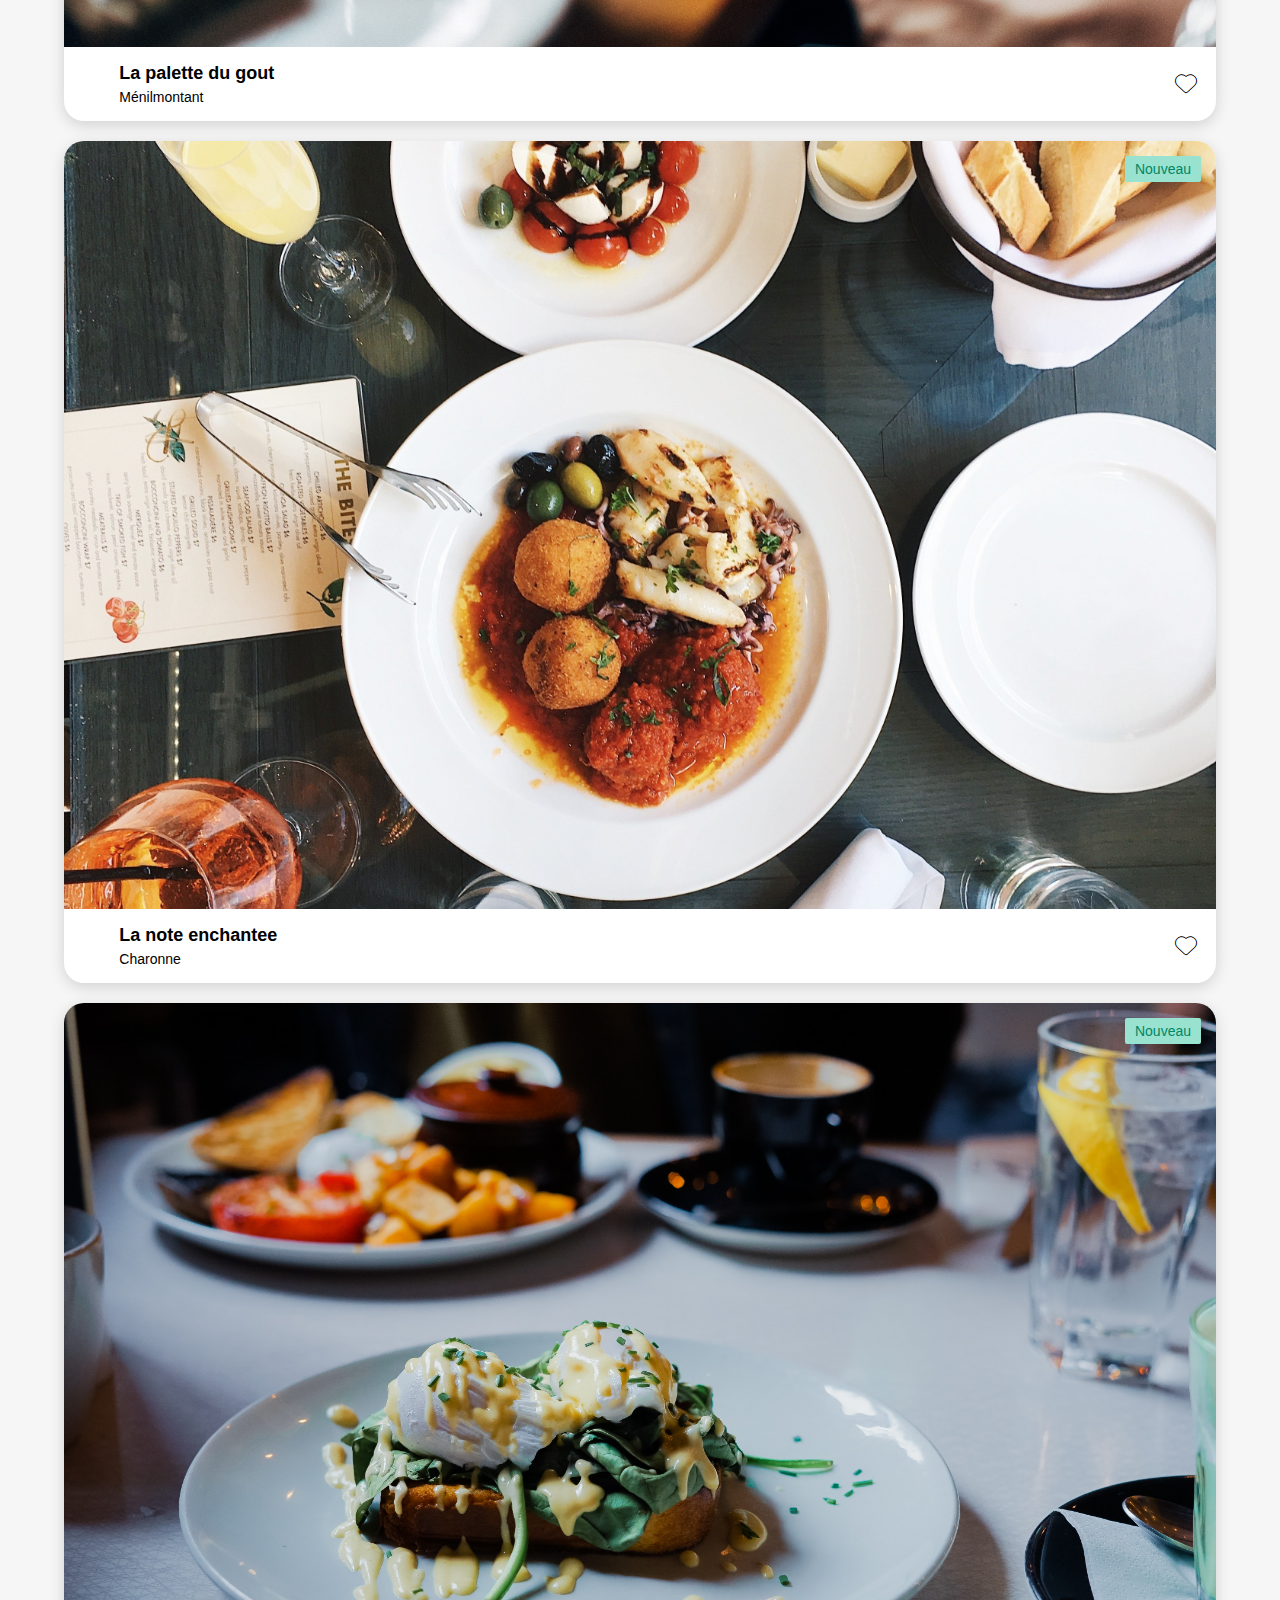
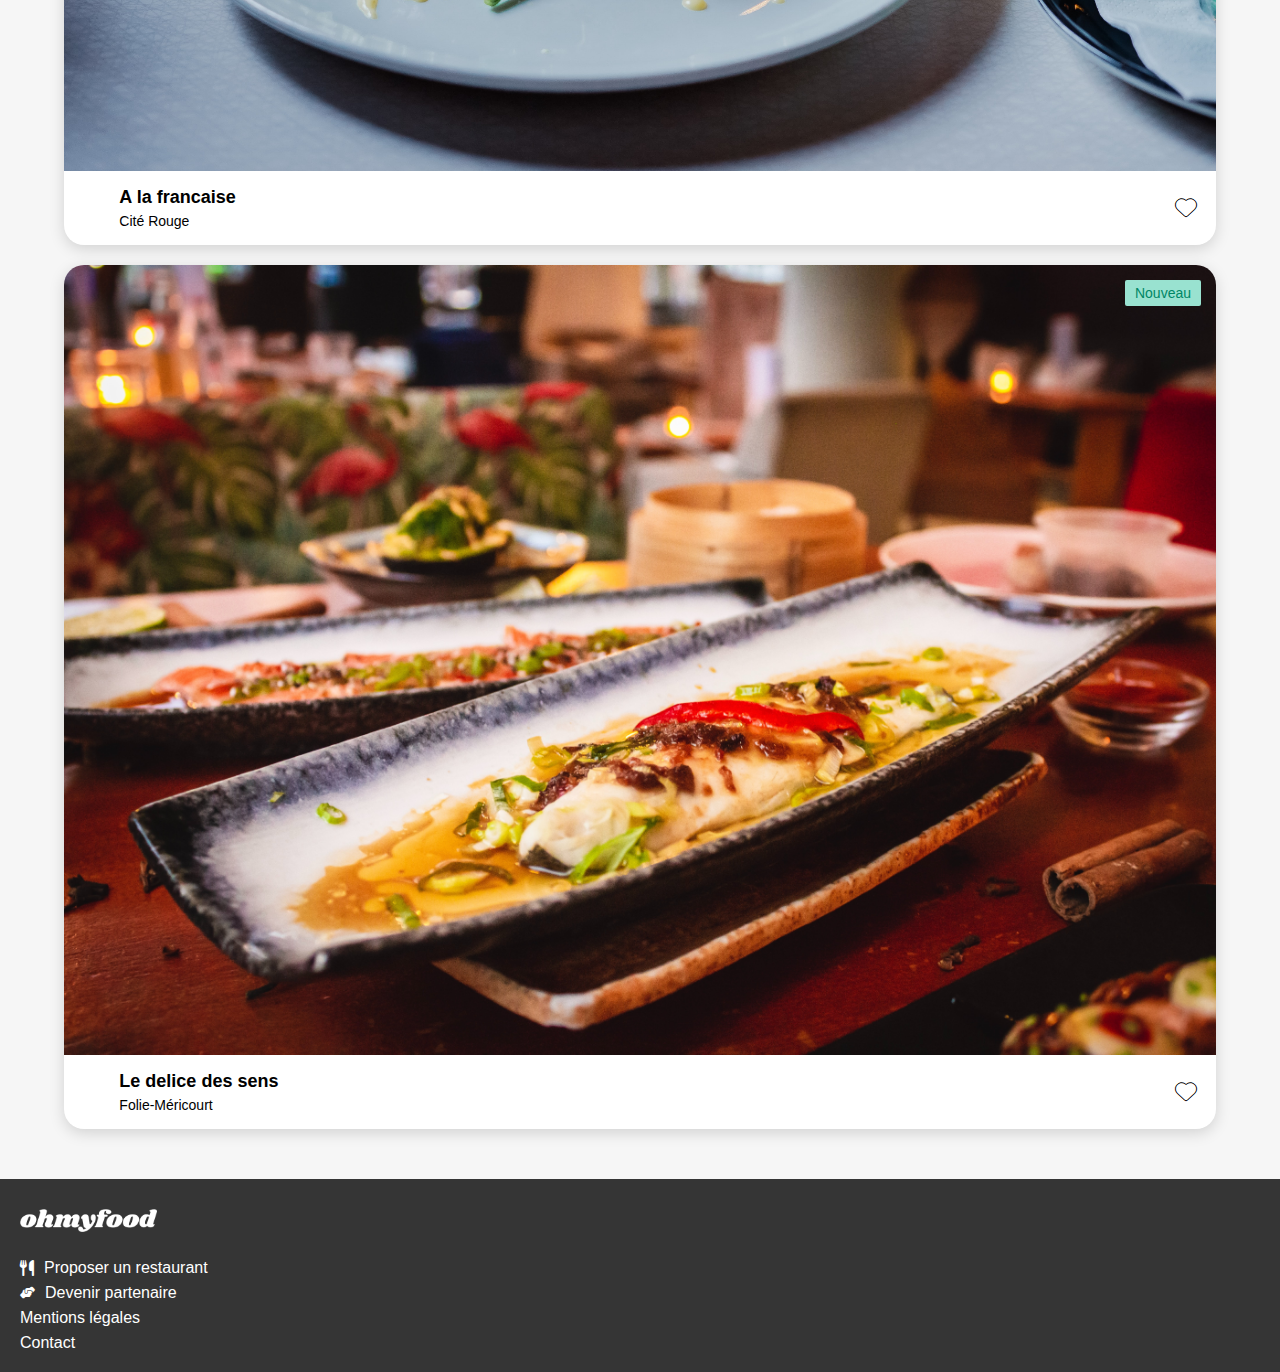
==== commit efbcf6a2: "animation loader + menus" ====
--- a/index.html
+++ b/index.html
@@ -23,7 +23,7 @@
         </header>
 
         <main>
-            <header>
+            <section class="presentation">
                 <form>
                     <i class="fa-solid fa-location-dot"></i>
                     <input type="search" placeholder="Paris, Belleville">
@@ -32,7 +32,7 @@
                 <h1>Réserver le menu qui vous convient</h1>
                 <p>Découvrez des restaurants d’exception, sélectionnés par nos soins.</p>
                 <a href="#restaurants" class="btn">Explorer nos restaurants</a>
-            </header>
+            </section>
 
             <section class="fonctionnement">
                 <h2>Fonctionnement</h2>
--- a/assets/style/index.css
+++ b/assets/style/index.css
@@ -18,8 +18,11 @@
   display: flex;
   justify-content: center;
   align-items: center;
-  height: 100vh;
+  height: 100%;
+  width: 100%;
   background-color: #F6F6F6;
+  position: fixed;
+  z-index: 1;
 }
 
 .loader {
@@ -27,7 +30,7 @@
 }
 
 .content {
-  animation: showContent 4.5s forwards;
+  animation: showContent 2s forwards;
 }
 
 @keyframes loaderAnimation {
@@ -40,33 +43,43 @@
 }
 @keyframes showContent {
   0% {
+    position: relative;
     opacity: 0;
+    z-index: 0;
   }
   100% {
+    position: relative;
     opacity: 1;
+    z-index: 2;
   }
 }
 header {
   display: flex;
   flex-direction: column;
   align-items: center;
-  gap: 25px;
 }
 header img {
   width: 162px;
   height: 60px;
   object-fit: contain;
 }
-header h1 {
+
+.presentation {
+  display: flex;
+  flex-direction: column;
+  align-items: center;
+  gap: 25px;
+}
+.presentation h1 {
   text-align: center;
 }
-header p {
+.presentation p {
   text-align: center;
   margin-top: 10px;
   font-size: 18px;
   color: #353535;
 }
-header .btn {
+.presentation .btn {
   display: flex;
   text-align: center;
   align-items: center;
@@ -83,13 +96,12 @@
   cursor: pointer;
   text-decoration: none;
 }
-header .btn:hover {
+.presentation .btn:hover {
   opacity: 0.8;
   transition: 0.5s opacity;
   box-shadow: 0px 4px 4px rgba(0, 0, 0, 0.25);
 }
-
-form {
+.presentation form {
   display: flex;
   align-items: center;
   justify-content: center;
@@ -100,16 +112,16 @@
   box-shadow: 0px 4px 4px rgba(0, 0, 0, 0.25);
 }
 @media screen and (min-width: 1440px) {
-  form {
+  .presentation form {
     box-shadow: none;
   }
 }
-form input {
+.presentation form input {
   border: none;
   background-color: #eaeaea;
   font-size: 16px;
 }
-form input:focus {
+.presentation form input:focus {
   outline: none;
 }
 
@@ -293,7 +305,7 @@
   text-shadow: -1px 0 black, 0 1px black, 1px 0 black, 0 -1px black;
 }
 .restaurants i:hover, .restaurants i:focus {
-  background-color: linear-gradient(180deg, #FF79DA 0%, #9356DC 100%);
+  background: linear-gradient(180deg, #FF79DA 0%, #9356DC 100%);
   background-clip: text;
   -webkit-text-fill-color: transparent;
   -moz-background-clip: text;
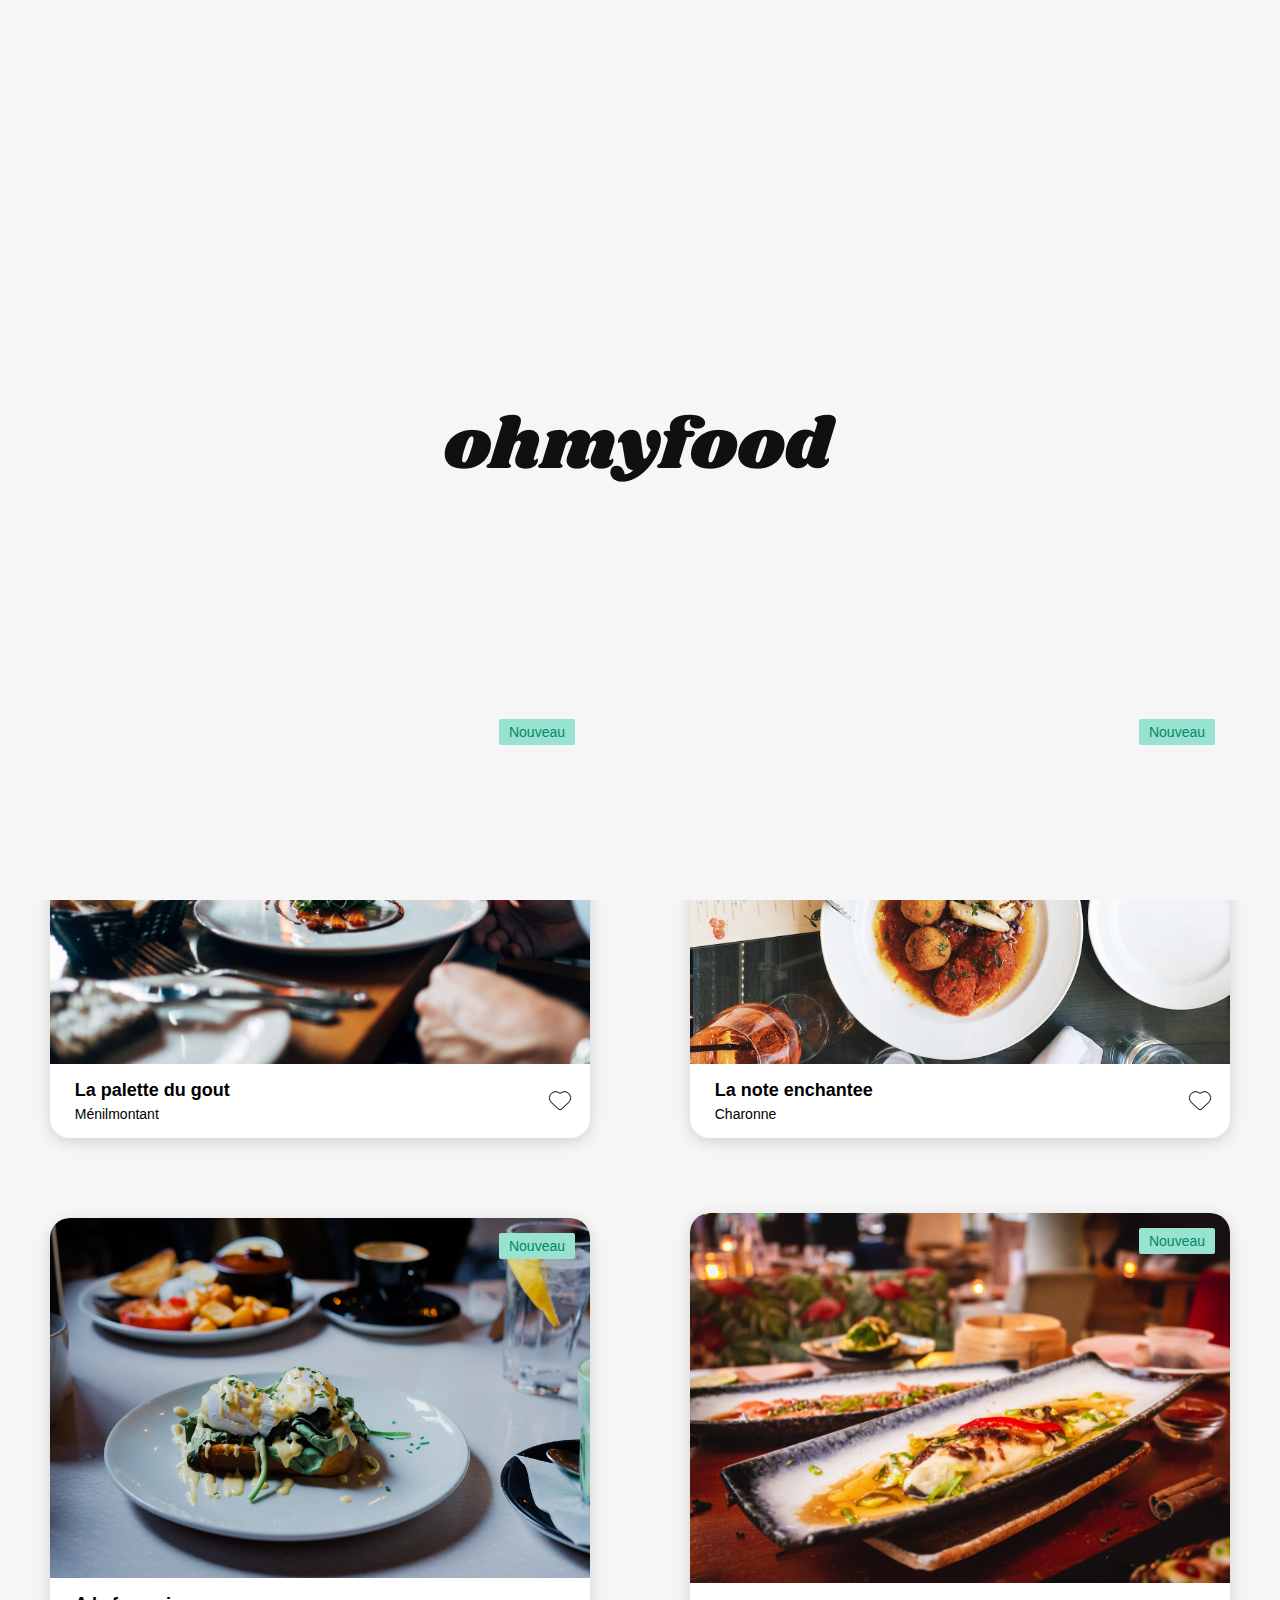
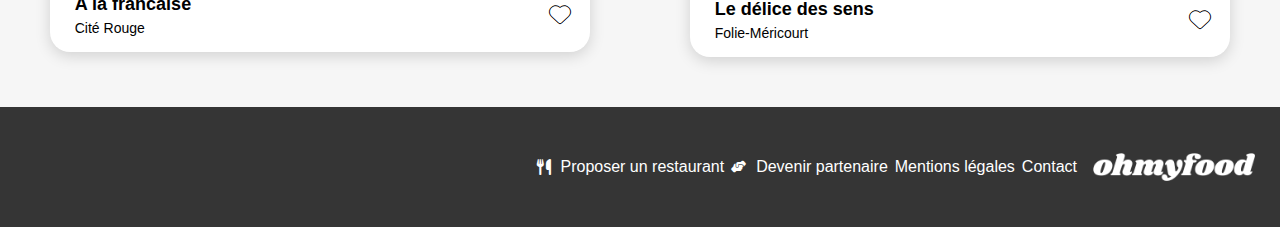
==== commit 5ef6ade3: "correction majuscule" ====
--- a/index.html
+++ b/index.html
@@ -47,7 +47,7 @@
                     </li>
                     <li>
                         <i class="fa-solid fa-store"></i>
-                        Déguster au restaurant
+                        Dégustez au restaurant
                     </li>
                 </ol>
             </section>
@@ -114,7 +114,7 @@
                                 <figcaption>
                                     <b>Nouveau</b>
                                     <div class="description">
-                                        <h3>Le delice des sens</h3>
+                                        <h3>Le délice des sens</h3>
                                         <p>Folie-Méricourt</p>
                                     </div>
                                     <i class="fa-solid fa-heart"></i>
--- a/assets/style/index.css
+++ b/assets/style/index.css
@@ -89,7 +89,7 @@
   border-radius: 25px;
   border: none;
   background: linear-gradient(180deg, #FF79DA 0%, #9356DC 100%);
-  box-shadow: 0px 4px 15px rgba(0, 0, 0, 0.15);
+  box-shadow: 0 4px 15px rgba(0, 0, 0, 0.15);
   color: #ffffff;
   font-size: 18px;
   font-weight: 500;
@@ -99,7 +99,7 @@
 .presentation .btn:hover {
   opacity: 0.8;
   transition: 0.5s opacity;
-  box-shadow: 0px 4px 4px rgba(0, 0, 0, 0.25);
+  box-shadow: 0 4px 4px rgba(0, 0, 0, 0.25);
 }
 .presentation form {
   display: flex;
@@ -109,9 +109,9 @@
   width: 100%;
   height: 50px;
   background-color: #eaeaea;
-  box-shadow: 0px 4px 4px rgba(0, 0, 0, 0.25);
-}
-@media screen and (min-width: 1440px) {
+  box-shadow: 0 4px 4px rgba(0, 0, 0, 0.25);
+}
+@media screen and (min-width: 768px) {
   .presentation form {
     box-shadow: none;
   }
@@ -120,6 +120,7 @@
   border: none;
   background-color: #eaeaea;
   font-size: 16px;
+  width: 8rem;
 }
 .presentation form input:focus {
   outline: none;
@@ -150,7 +151,7 @@
   padding: 0 30px;
   counter-reset: list-counter;
 }
-@media screen and (min-width: 1440px) {
+@media screen and (min-width: 870px) {
   .fonctionnement ol {
     display: flex;
     flex-direction: row;
@@ -167,7 +168,7 @@
   margin: 10px 0;
   border-radius: 20px;
   background-color: #F6F6F6;
-  box-shadow: 0px 4px 15px rgba(0, 0, 0, 0.15);
+  box-shadow: 0 4px 15px rgba(0, 0, 0, 0.15);
   cursor: pointer;
   counter-increment: list-counter;
 }
@@ -211,20 +212,25 @@
   width: 100%;
   padding-left: 20px;
 }
+@media screen and (min-width: 870px) {
+  .restaurants h2 {
+    padding-left: 50px;
+  }
+}
 .restaurants ul {
   display: flex;
   flex-direction: column;
   align-items: center;
   width: 100%;
 }
-@media screen and (min-width: 1440px) {
+@media screen and (min-width: 870px) {
   .restaurants ul {
     display: grid;
     grid-template-columns: repeat(2, 1fr);
     grid-template-rows: repeat(2, 1fr);
     grid-column-gap: 100px;
     grid-row-gap: 50px;
-    padding: 0 180px;
+    padding: 0 50px;
   }
 }
 .restaurants li {
@@ -235,10 +241,10 @@
   margin: 10px 0;
   border-radius: 20px;
   background-color: #ffffff;
-  box-shadow: 0px 4px 15px rgba(0, 0, 0, 0.15);
+  box-shadow: 0 4px 15px rgba(0, 0, 0, 0.15);
   position: relative;
 }
-@media screen and (min-width: 1440px) {
+@media screen and (min-width: 780px) {
   .restaurants li {
     width: 100%;
   }
@@ -303,6 +309,7 @@
   font-size: 20px;
   color: #ffffff;
   text-shadow: -1px 0 black, 0 1px black, 1px 0 black, 0 -1px black;
+  transition: 0.5s;
 }
 .restaurants i:hover, .restaurants i:focus {
   background: linear-gradient(180deg, #FF79DA 0%, #9356DC 100%);
@@ -313,7 +320,10 @@
   color: transparent;
   cursor: pointer;
   text-shadow: none;
-  transition: 0.5s background-color;
+}
+.restaurants i:not(:hover):not(:focus) {
+  background: transparent;
+  transition: 0.5s;
 }
 .restaurants a {
   text-decoration: none;
@@ -335,14 +345,12 @@
   color: #ffffff;
 }
 footer ul {
-  width: 100%;
   list-style-type: none;
   display: flex;
   flex-direction: column;
   gap: 7px;
 }
 footer li {
-  width: 100%;
   gap: 5px;
 }
 footer a {
@@ -362,7 +370,7 @@
   font-size: 20px;
   color: #ffffff;
 }
-@media screen and (min-width: 1440px) {
+@media screen and (min-width: 870px) {
   footer {
     display: flex;
     flex-direction: row-reverse;
@@ -375,7 +383,6 @@
     object-fit: contain;
   }
   footer ul {
-    width: 55%;
     flex-direction: row;
     gap: 7px;
   }
